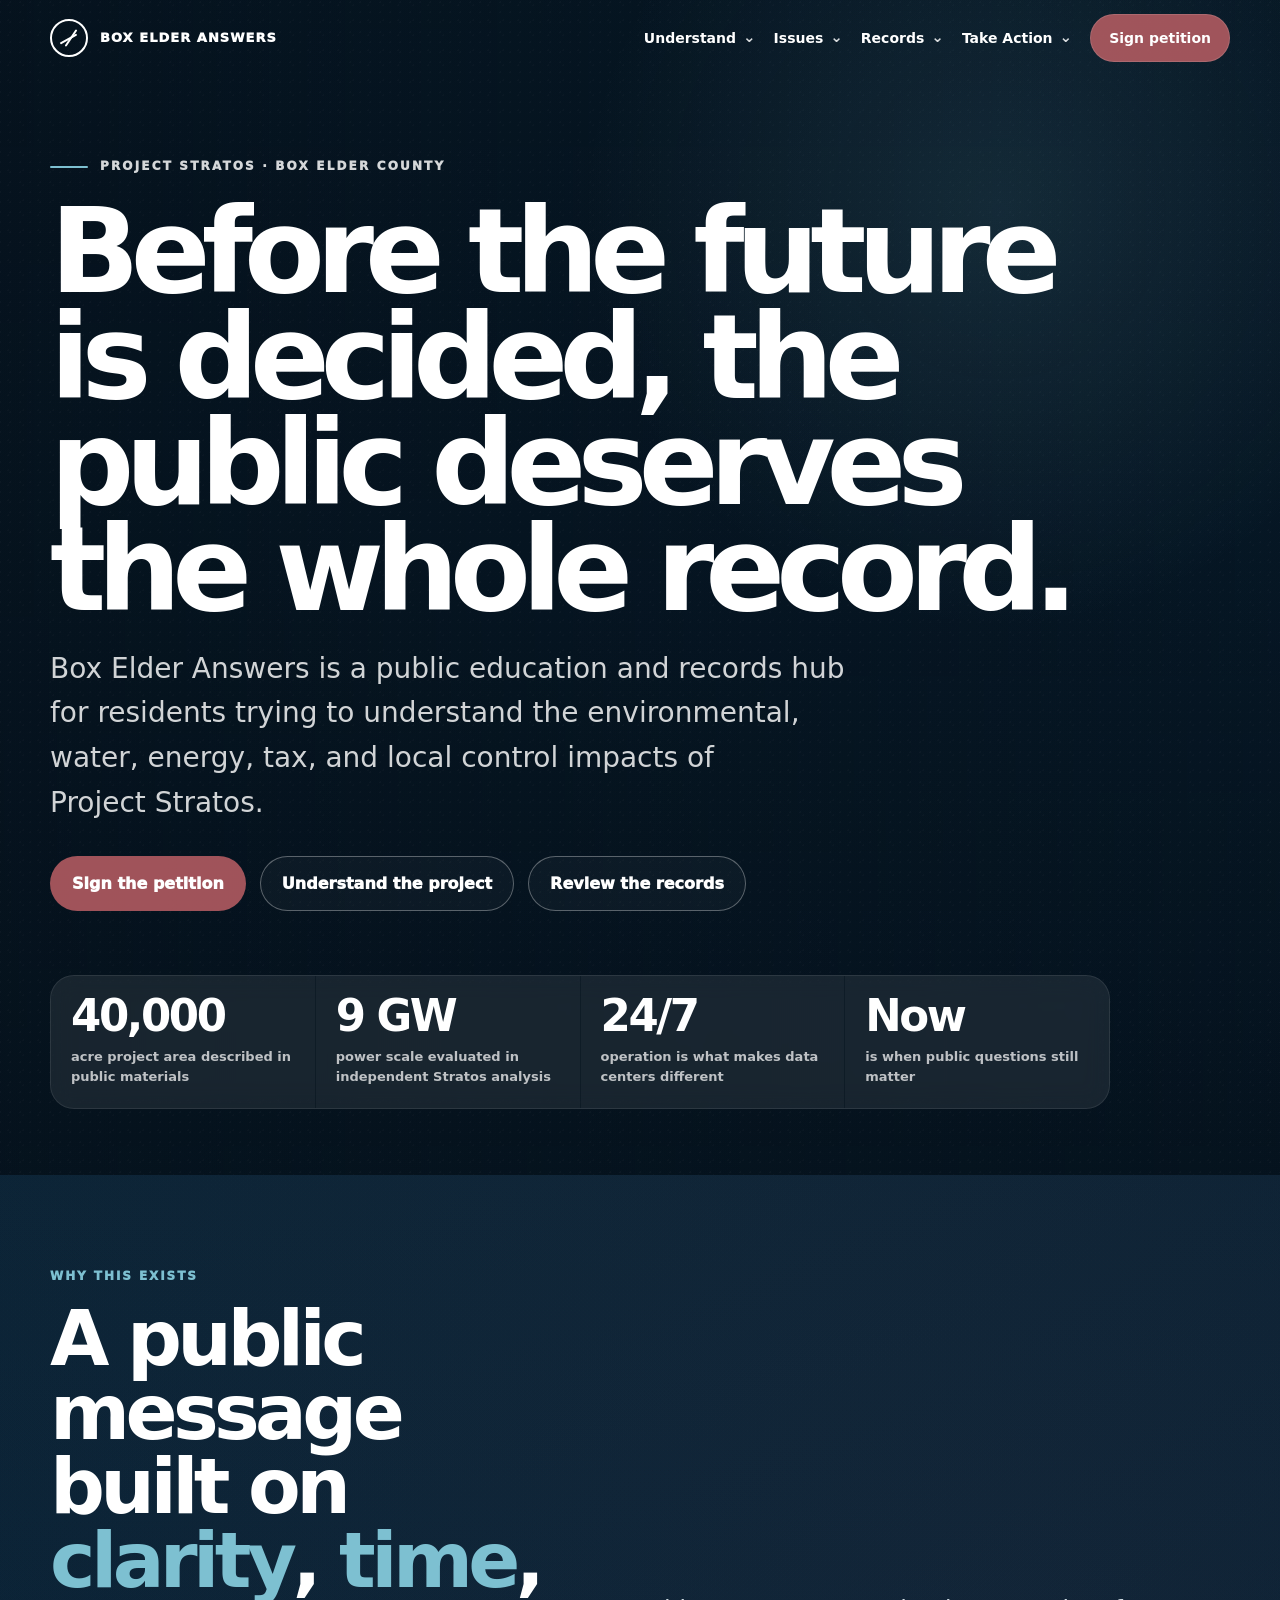
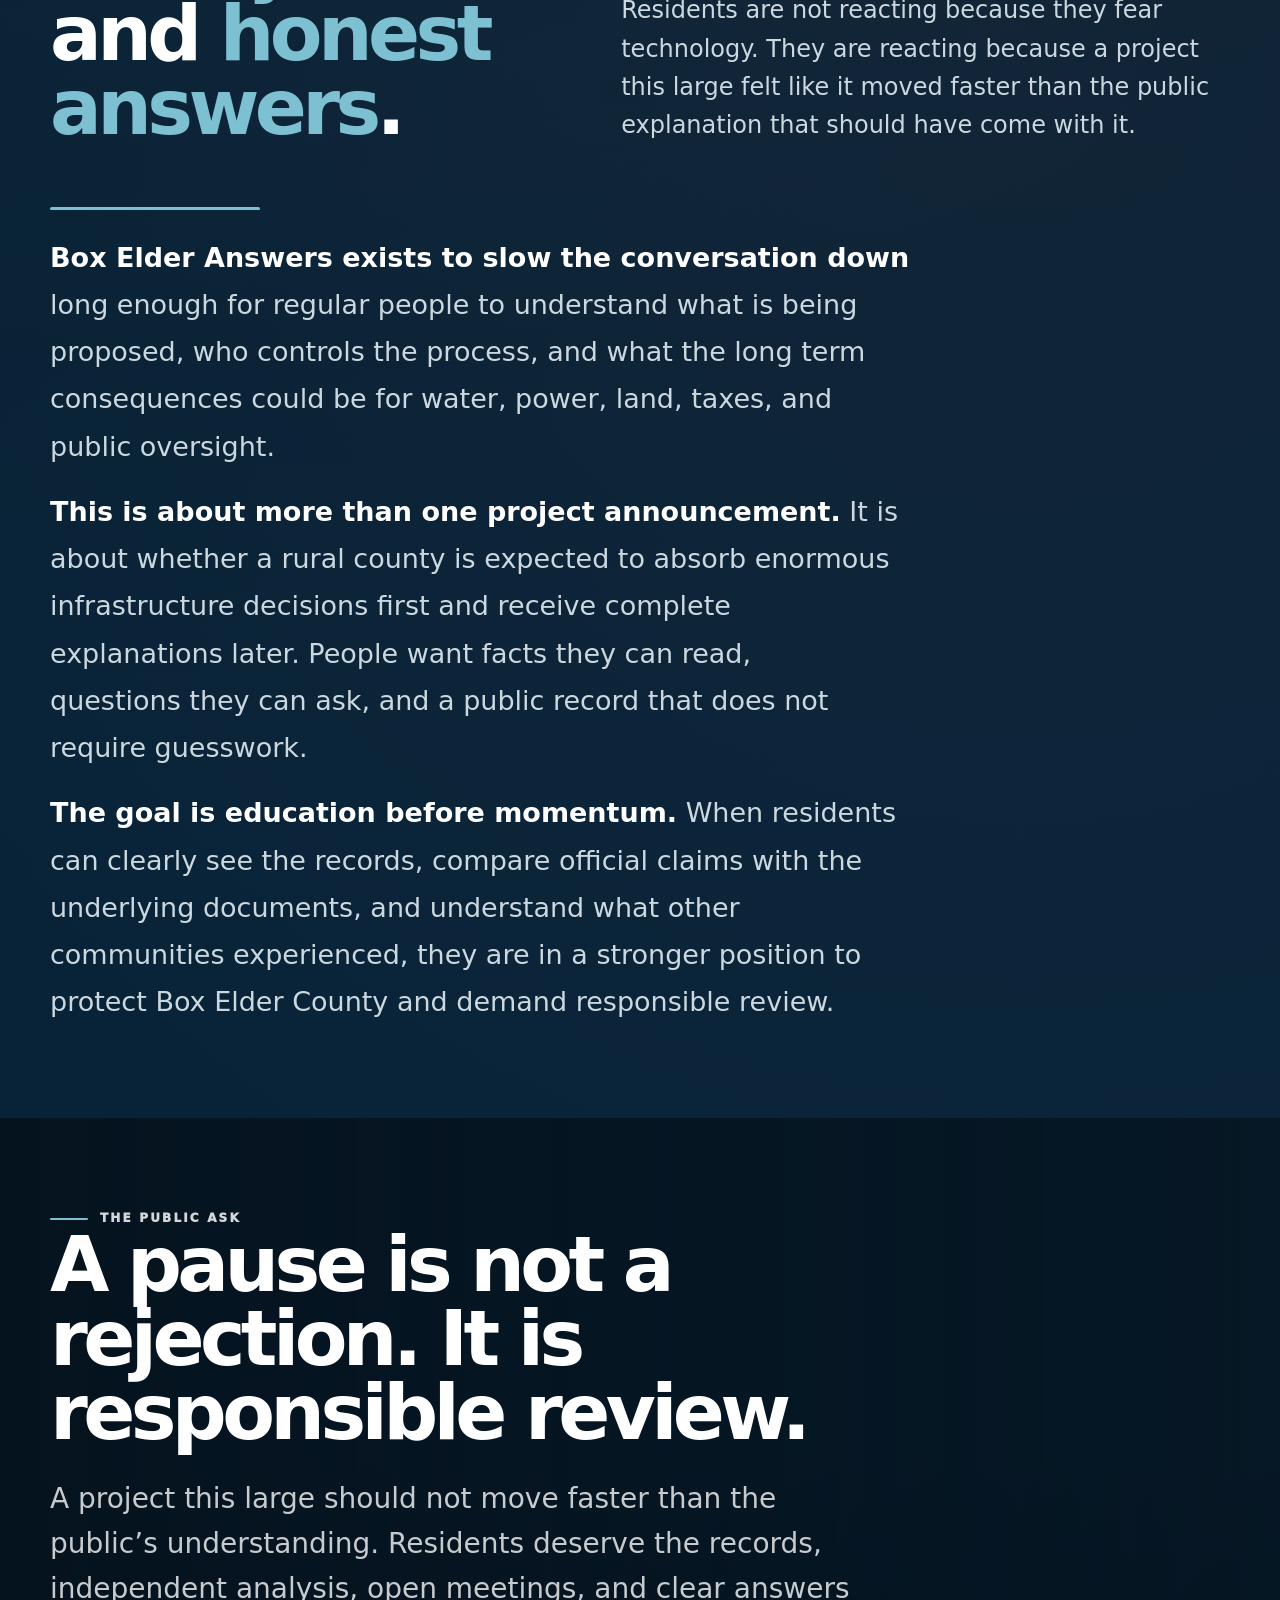
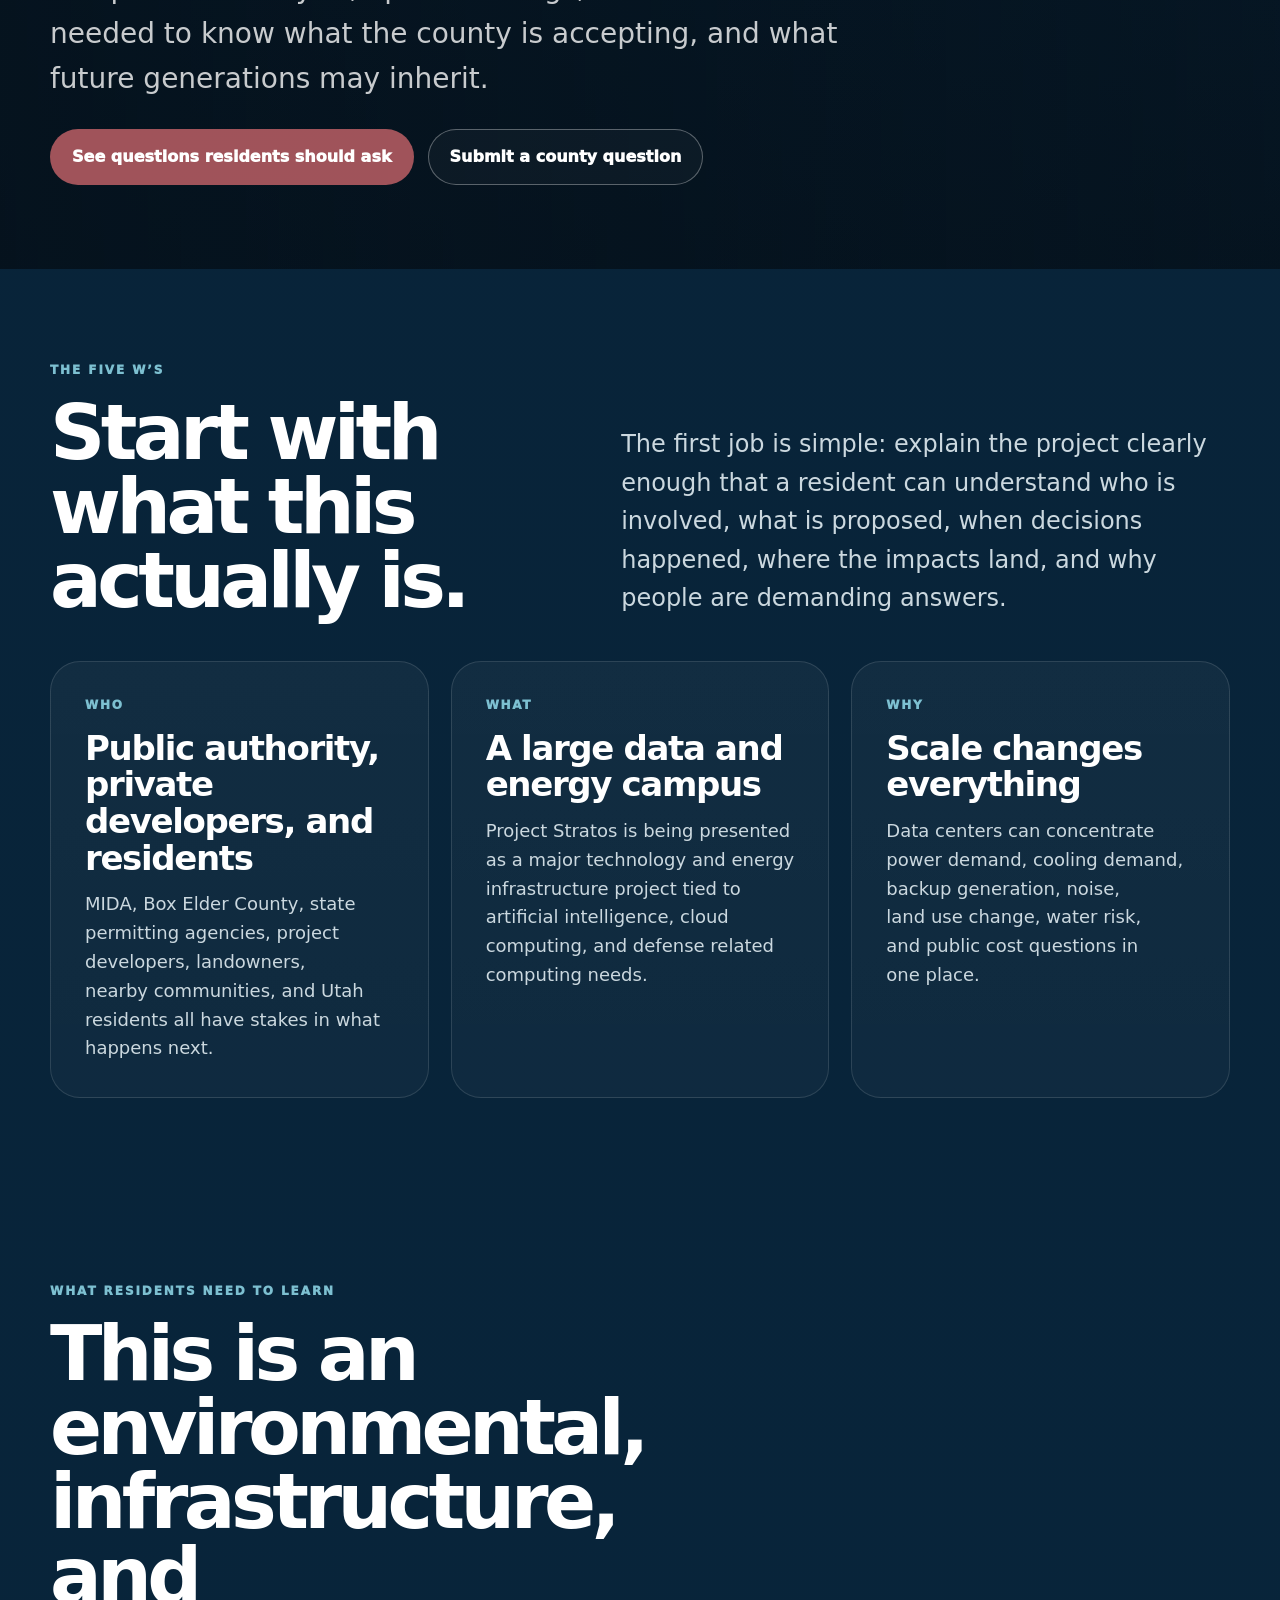
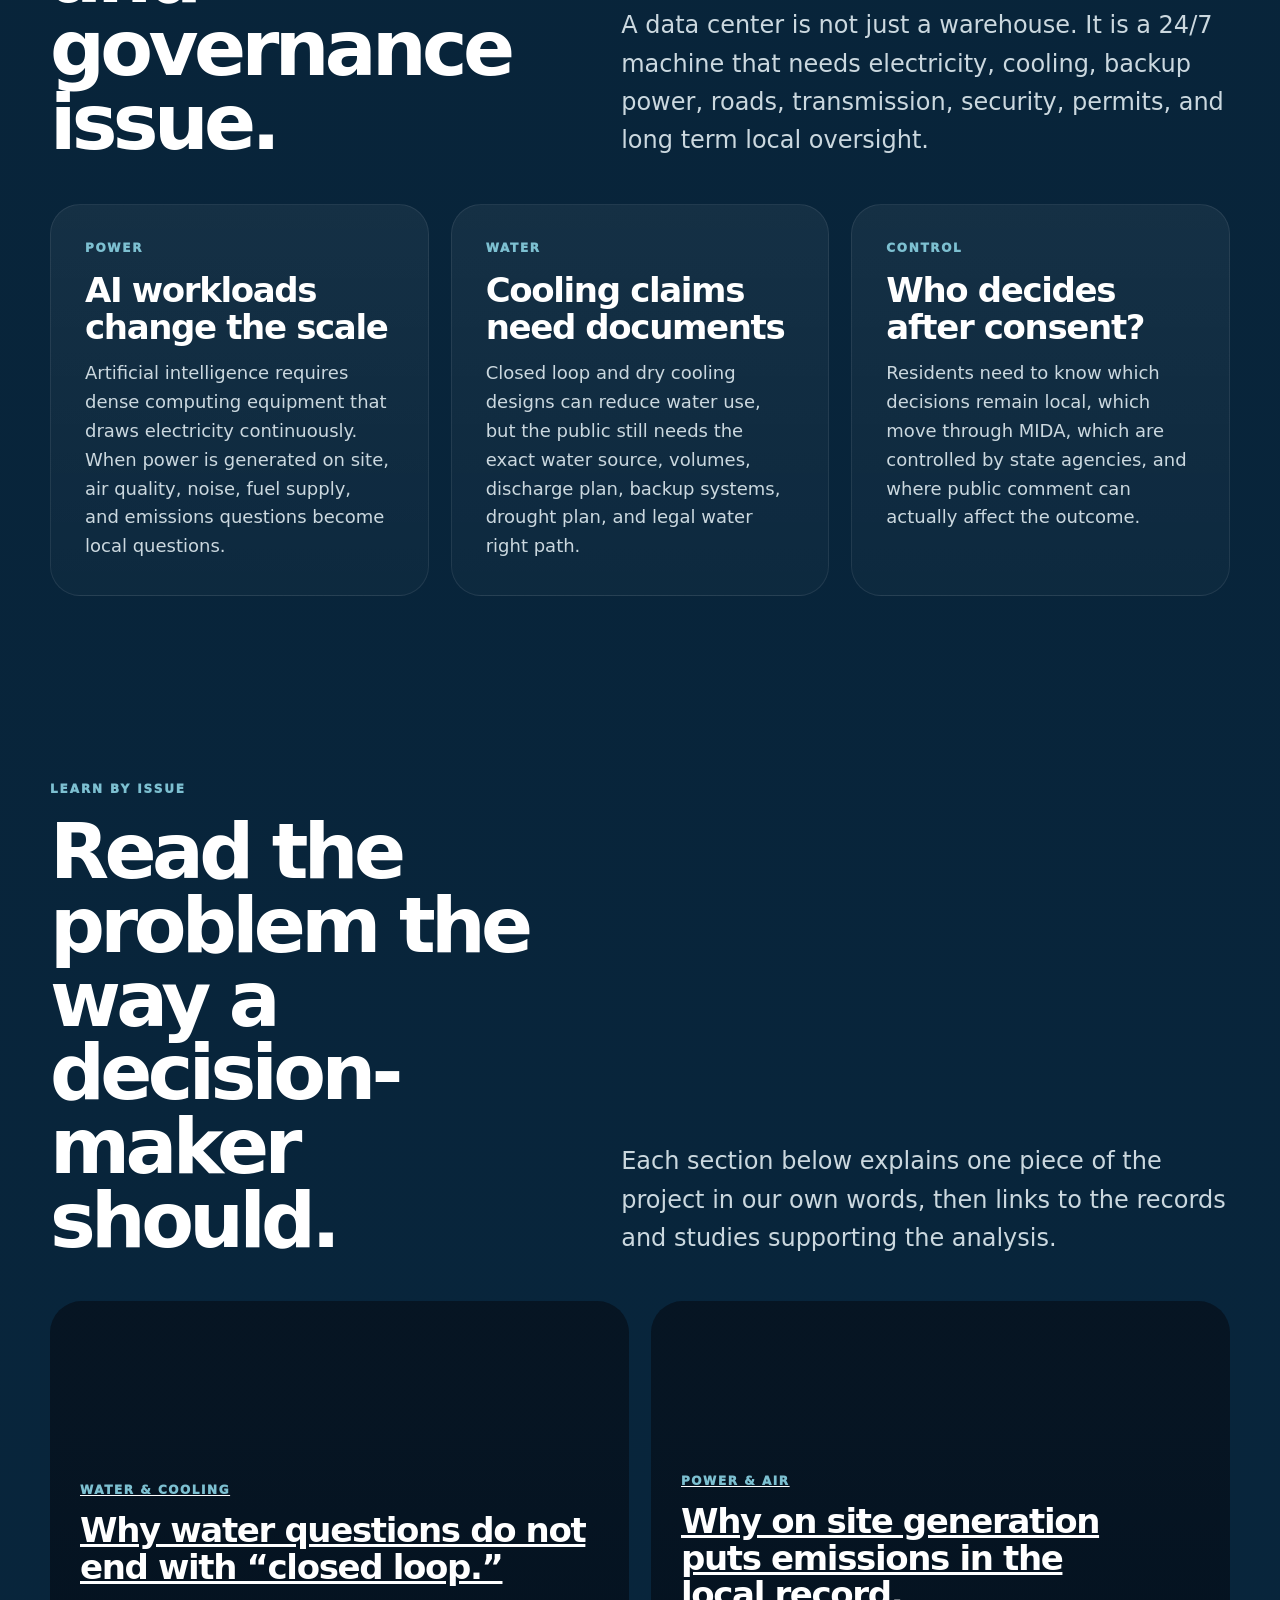
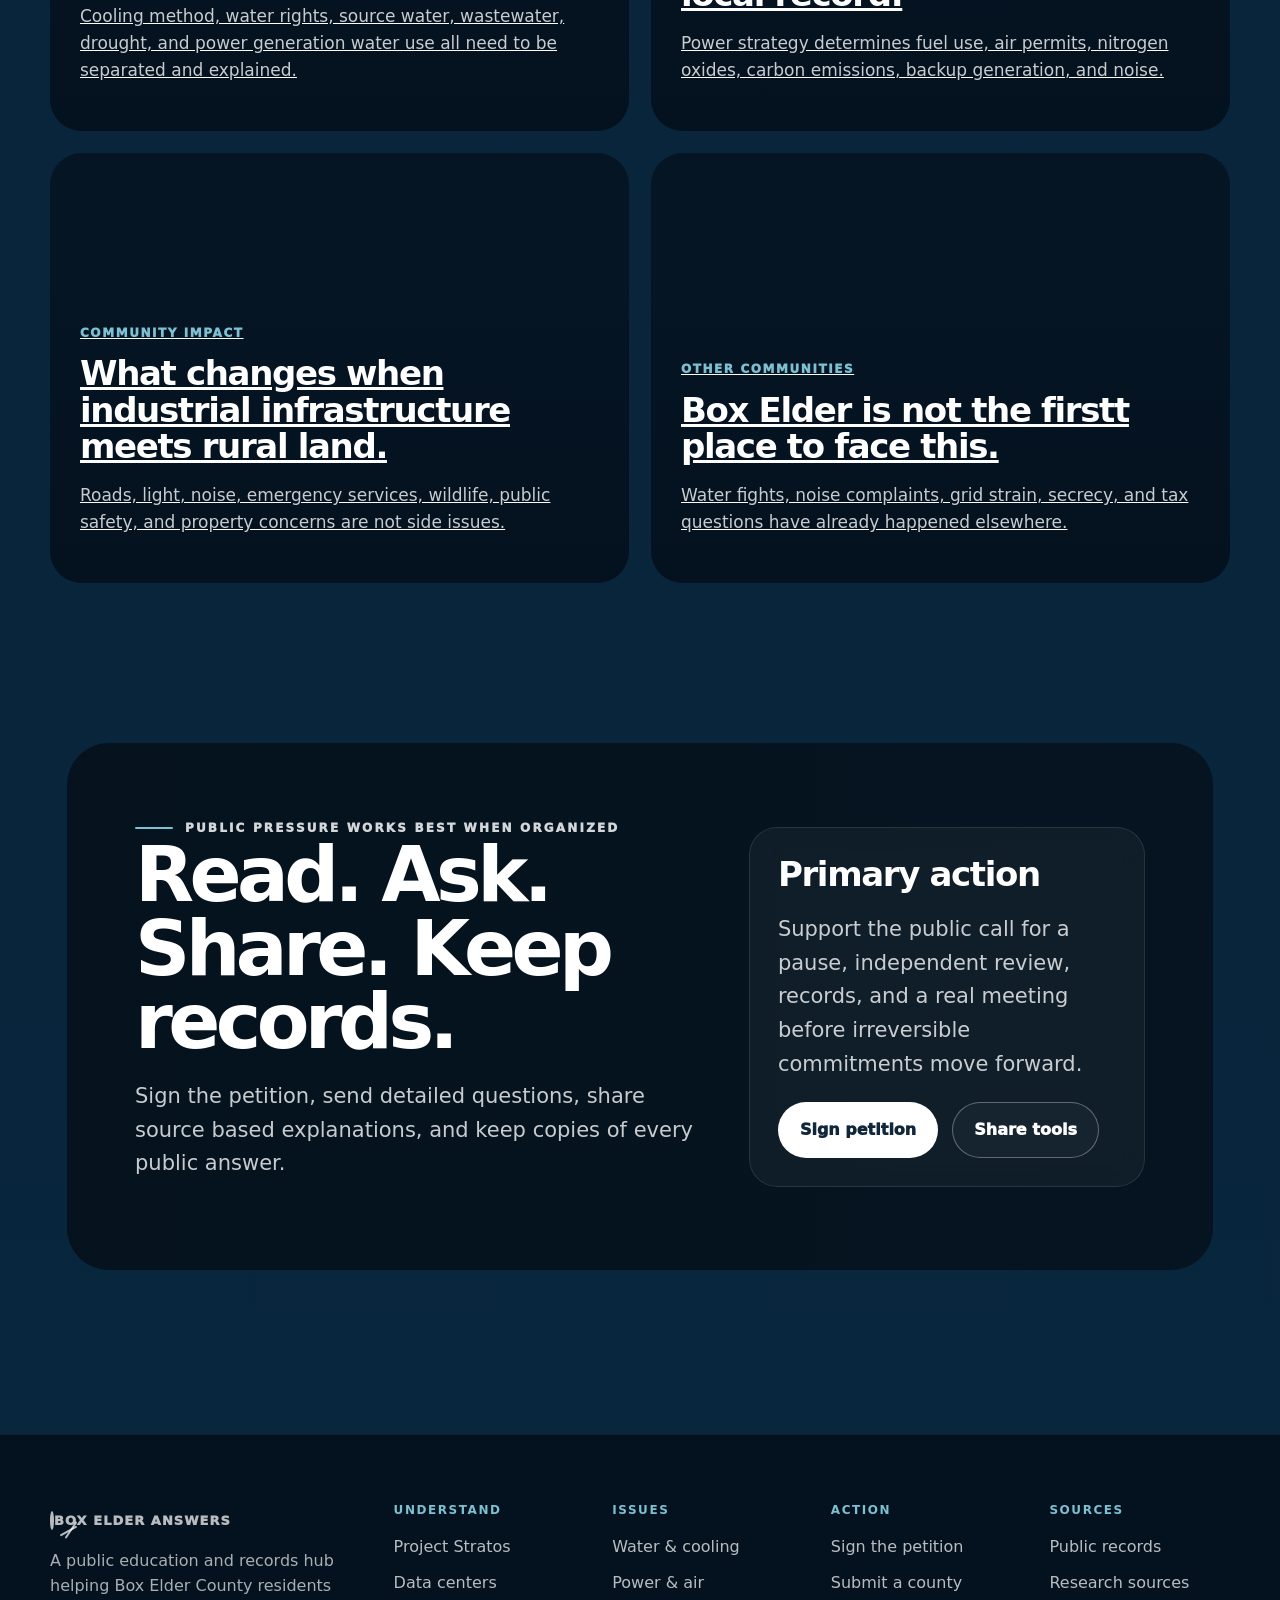
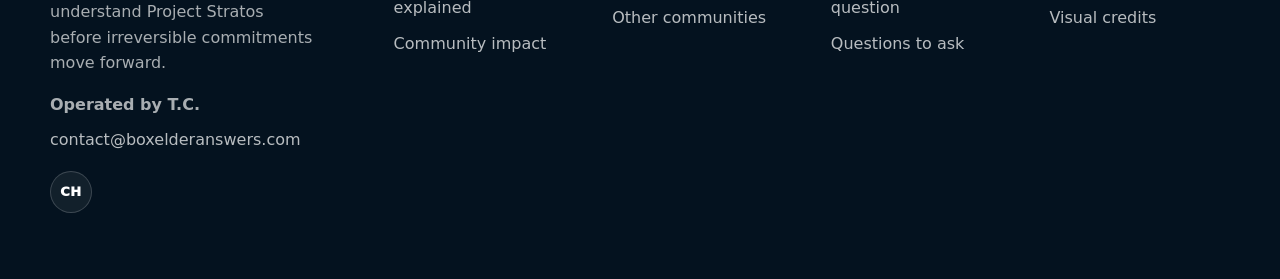
==== index.html @ ac2dadf4 "Add files via upload" ====
<!doctype html><html lang="en"><head><meta charset="utf-8"><meta name="viewport" content="width=device-width, initial-scale=1"><title>Box Elder Answers | Project Stratos explained</title><meta name="description" content="Box Elder Answers public education and records hub for Project Stratos."><meta property="og:title" content="Box Elder Answers | Project Stratos explained"><meta property="og:description" content="Box Elder Answers public education and records hub for Project Stratos."><meta property="og:type" content="website"><meta name="theme-color" content="#03111f"><link rel="preconnect" href="https://www.fws.gov"><link rel="preconnect" href="https://d9-wret.s3.us-west-2.amazonaws.com"><link rel="stylesheet" href="styles.css"></head><body><a class="skip-link" href="#main">Skip to content</a>
<header class="site-header">
  <nav class="nav" aria-label="Primary navigation">
    <a class="brand" href="index.html"><i class="brand-mark" aria-hidden="true"></i><span>Box Elder Answers</span></a>
    <button class="mobile-toggle" aria-expanded="false">Menu</button>
    <div class="nav-links">
      <a href="project-stratos.html">Stratos</a>
      <a href="data-centers-explained.html">Data centers</a>
      <a href="water.html">Water</a>
      <a href="power-air.html">Power & air</a>
      <a href="case-studies.html">Other communities</a>
      <a href="records.html">Records</a>
      <a class="nav-cta" href="https://www.change.org/p/pause-project-stratos-now-box-elder-deserves-answers">Sign petition</a>
    </div>
  </nav>
</header>
<main id="main">
<section class="hero"><div class="hero-bg" aria-hidden="true"><div class="hero-layer"></div><div class="hero-layer"></div><div class="hero-layer"></div></div><div class="hero-overlay" aria-hidden="true"></div><div class="grain" aria-hidden="true"></div><div class="hero-inner"><div class="kicker">Project Stratos · Box Elder County</div><h1>Before the future is decided, the public deserves the whole record.</h1><p>Box Elder Answers is a public education and records hub for residents trying to understand the environmental, water, energy, tax, and local control impacts of Project Stratos.</p><div class="actions"><a class="btn primary" href="https://www.change.org/p/pause-project-stratos-now-box-elder-deserves-answers">Sign the petition</a><a class="btn ghost" href="project-stratos.html">Understand the project</a><a class="btn ghost" href="records.html">Review the records</a></div><div class="stat-strip"><div><strong>40,000</strong><span>acre project area described in public materials</span></div><div><strong>9 GW</strong><span>power scale evaluated in independent Stratos analysis</span></div><div><strong>24/7</strong><span>operation is what makes data centers different</span></div><div><strong>Now</strong><span>is when public questions still matter</span></div></div></div></section>
<section class="section"><div class="section-head"><div><div class="eyebrow">Why this exists</div><h2>A public message built on <span class="accent">clarity</span>, <span class="accent">time</span>, and <span class="accent">honest answers</span>.</h2></div><p class="lead">Residents are not reacting because they fear technology. They are reacting because a project this large felt like it moved faster than the public explanation that should have come with it.</p></div><div class="mission-wrap"><div class="mission-copy"><div class="divider"></div><p><span class="highlight">Box Elder Answers exists to slow the conversation down</span> long enough for regular people to understand what is being proposed, who controls the process, and what the long term consequences could be for water, power, land, taxes, and public oversight.</p><p><span class="highlight">This is about more than one project announcement.</span> It is about whether a rural county is expected to absorb enormous infrastructure decisions first and receive complete explanations later. People want facts they can read, questions they can ask, and a public record that does not require guesswork.</p><p><span class="highlight">The goal is education before momentum.</span> When residents can clearly see the records, compare official claims with the underlying documents, and understand what other communities experienced, they are in a stronger position to protect Box Elder County and demand responsible review.</p></div></div></section><section class="full-bleed" style='--bg:url("https://www.fws.gov/sites/default/files/styles/max_1300x1300/public/2023-07/sunset%20of%20bear%20river%20mig%20bird%20refuge%20in%20utah%20sandra%20uecker%20usfws%20june%2012%202021.jpg?itok=Q9WLtNtS")'><div class="full-inner"><div><div class="kicker">The public ask</div><h2>A pause is not a rejection. It is responsible review.</h2><p>A project this large should not move faster than the public’s understanding. Residents deserve the records, independent analysis, open meetings, and clear answers needed to know what the county is accepting, and what future generations may inherit.</p><div class="actions" style="margin-top:26px"><a class="btn primary" href="questions.html">See questions residents should ask</a><a class="btn ghost" href="https://www.boxeldercountyut.gov/641/Stratos-Project">Submit a county question</a></div></div></div></section>
<section class="section"><div class="section-head"><div><div class="eyebrow">The five W’s</div><h2>Start with what this actually is.</h2></div><p class="lead">The first job is simple: explain the project clearly enough that a resident can understand who is involved, what is proposed, when decisions happened, where the impacts land, and why people are demanding answers.</p></div><div class="grid-3"><article class="card large"><div class="label">Who</div><h3>Public authority, private developers, and residents</h3><p>MIDA, Box Elder County, state permitting agencies, project developers, landowners, nearby communities, and Utah residents all have stakes in what happens next.</p></article><article class="card large"><div class="label">What</div><h3>A large data and energy campus</h3><p>Project Stratos is being presented as a major technology and energy infrastructure project tied to artificial intelligence, cloud computing, and defense related computing needs.</p></article><article class="card large"><div class="label">Why</div><h3>Scale changes everything</h3><p>Data centers can concentrate power demand, cooling demand, backup generation, noise, land use change, water risk, and public cost questions in one place.</p></article></div></section>
<section class="dark-band"><div class="section"><div class="section-head"><div><div class="eyebrow">What residents need to learn</div><h2>This is an environmental, infrastructure, and governance issue.</h2></div><p class="lead">A data center is not just a warehouse. It is a 24/7 machine that needs electricity, cooling, backup power, roads, transmission, security, permits, and long term local oversight.</p></div><div class="grid-3"><article class="card large"><div class="label">Power</div><h3>AI workloads change the scale</h3><p>Artificial intelligence requires dense computing equipment that draws electricity continuously. When power is generated on site, air quality, noise, fuel supply, and emissions questions become local questions.</p></article><article class="card large"><div class="label">Water</div><h3>Cooling claims need documents</h3><p>Closed loop and dry cooling designs can reduce water use, but the public still needs the exact water source, volumes, discharge plan, backup systems, drought plan, and legal water right path.</p></article><article class="card large"><div class="label">Control</div><h3>Who decides after consent?</h3><p>Residents need to know which decisions remain local, which move through MIDA, which are controlled by state agencies, and where public comment can actually affect the outcome.</p></article></div></div></section>
<section class="section"><div class="section-head"><div><div class="eyebrow">Learn by issue</div><h2>Read the problem the way a decision-maker should.</h2></div><p class="lead">Each section below explains one piece of the project in our own words, then links to the records and studies supporting the analysis.</p></div><div class="grid-2"><a class="case-card" style='--case-img:url("https://d9-wret.s3.us-west-2.amazonaws.com/assets/palladium/production/s3fs-public/media/images/greatsaltlake_oli_2021205_lrg.jpg")' href="water.html"><div><div class="case-meta">Water & cooling</div><h3>Why water questions do not end with “closed loop.”</h3><p>Cooling method, water rights, source water, wastewater, drought, and power generation water use all need to be separated and explained.</p></div></a><a class="case-card" style='--case-img:url("https://www.fws.gov/sites/default/files/styles/max_1300x1300/public/images/2025-09/visitor-center-from-dock-at-bear-river-migratory-bird-refuge-usfws.jpg?itok=euz0qzvK")' href="power-air.html"><div><div class="case-meta">Power & air</div><h3>Why on site generation puts emissions in the local record.</h3><p>Power strategy determines fuel use, air permits, nitrogen oxides, carbon emissions, backup generation, and noise.</p></div></a><a class="case-card" style='--case-img:url("https://www.fws.gov/sites/default/files/styles/max_1300x1300/public/images/2026-01/tundra-swans-tom-koerner-usfws.jpg?itok=1BRsZ29Q")' href="community-impact.html"><div><div class="case-meta">Community impact</div><h3>What changes when industrial infrastructure meets rural land.</h3><p>Roads, light, noise, emergency services, wildlife, public safety, and property concerns are not side issues.</p></div></a><a class="case-card" style='--case-img:url("https://www.fws.gov/sites/default/files/styles/max_1300x1300/public/2023-07/sunset%20of%20bear%20river%20mig%20bird%20refuge%20in%20utah%20sandra%20uecker%20usfws%20june%2012%202021.jpg?itok=Q9WLtNtS")' href="case-studies.html"><div><div class="case-meta">Other communities</div><h3>Box Elder is not the firstt place to face this.</h3><p>Water fights, noise complaints, grid strain, secrecy, and tax questions have already happened elsewhere.</p></div></a></div></section>

<section class="media-section" data-videos-section hidden>
  <div class="media-head">
    <div class="eyebrow">Watch</div>
    <h2 data-videos-title>Watch the issue explained</h2>
    <p data-videos-text>Use this section later for meeting clips, explainers, or public videos.</p>
  </div>
  <div class="video-grid" data-video-grid></div>
</section>

<section class="media-section" data-gallery-section hidden>
  <div class="media-head">
    <div class="eyebrow">Photos</div>
    <h2 data-gallery-title>Photos and public visuals</h2>
    <p data-gallery-text>Use this section later for local photos, maps, screenshots, or project visuals.</p>
  </div>
  <div class="gallery-grid" data-gallery-grid></div>
</section>

<section class="section section-tight"><div class="cta"><div><div class="kicker">Public pressure works best when organized</div><h2>Read. Ask. Share. Keep records.</h2><p>Sign the petition, send detailed questions, share source based explanations, and keep copies of every public answer.</p></div><div class="cta-box"><h3>Primary action</h3><p>Support the public call for a pause, independent review, records, and a real meeting before irreversible commitments move forward.</p><div class="actions" style="margin-top:20px"><a class="btn white" href="https://www.change.org/p/pause-project-stratos-now-box-elder-deserves-answers">Sign petition</a><a class="btn ghost" href="take-action.html">Share tools</a></div></div></div></section>
</main>
<footer class="footer">
  <div class="footer-inner">
    <div><a class="brand" href="index.html"><i class="brand-mark" aria-hidden="true"></i><span>Box Elder Answers</span></a><p>A public education and records hub helping Box Elder County residents understand Project Stratos before irreversible commitments move forward.</p><p><strong>Operated by T.C.</strong><br><a href="mailto:contact@boxelderanswers.com">contact@boxelderanswers.com</a></p></div>
    <div><h4>Understand</h4><a href="project-stratos.html">Project Stratos</a><a href="data-centers-explained.html">Data centers explained</a><a href="community-impact.html">Community impact</a></div>
    <div><h4>Issues</h4><a href="water.html">Water & cooling</a><a href="power-air.html">Power & air</a><a href="case-studies.html">Other communities</a></div>
    <div><h4>Action</h4><a href="https://www.change.org/p/pause-project-stratos-now-box-elder-deserves-answers">Sign the petition</a><a href="https://www.boxeldercountyut.gov/641/Stratos-Project">Submit a county question</a><a href="questions.html">Questions to ask</a></div>
    <div><h4>Sources</h4><a href="records.html">Public records</a><a href="sources.html">Research sources</a><a href="sources.html#visuals">Visual credits</a></div>
  </div>
</footer>
<script src="content-codes.js"></script>
<script src="main.js"></script></body></html>
---- styles.css ----
:root{
  --ink:#eef5f8;
  --ink-soft:#cbd8df;
  --deep:#061a2a;
  --deep-2:#082338;
  --navy:#0d2d45;
  --blue:#7dc0d1;
  --blue-soft:#9bd0dc;
  --red:#b55d62;
  --red-soft:#cd8a8d;
  --paper:#082338;
  --card:rgba(255,255,255,.045);
  --card-strong:rgba(255,255,255,.08);
  --line:rgba(255,255,255,.12);
  --shadow:0 20px 60px rgba(0,0,0,.18);
  --max:1180px;
  --reader:900px;
  --radius:30px
}
*{box-sizing:border-box}
html{scroll-behavior:smooth}
body{margin:0;font-family:Inter,ui-sans-serif,system-ui,-apple-system,BlinkMacSystemFont,"Segoe UI",sans-serif;color:var(--ink);background:radial-gradient(circle at 20% 0%,rgba(125,192,209,.08),transparent 24%),radial-gradient(circle at 80% 20%,rgba(181,93,98,.06),transparent 20%),linear-gradient(180deg,var(--deep),var(--deep-2) 28%,#08263d);line-height:1.6}
a{color:inherit}img{max-width:100%;display:block}
.skip-link{position:absolute;left:-999px;top:0;background:white;color:black;padding:12px;z-index:200}.skip-link:focus{left:12px;top:12px}
.site-header{position:fixed;top:0;left:0;right:0;z-index:100;color:white;transition:.22s ease}
.site-header.is-scrolled,.site-header.solid{background:rgba(7,26,42,.84);backdrop-filter:blur(18px);box-shadow:0 2px 18px rgba(0,0,0,.15)}
.nav{width:min(var(--max),calc(100% - 34px));min-height:76px;margin:0 auto;display:flex;align-items:center;justify-content:space-between;gap:24px}
.brand{display:flex;align-items:center;gap:12px;text-decoration:none;font-weight:950;letter-spacing:.08em;text-transform:uppercase;font-size:13px}
.brand-mark{width:38px;height:38px;border:2px solid currentColor;border-radius:50%;position:relative;flex:none}
.brand-mark:before,.brand-mark:after{content:"";position:absolute;background:currentColor;border-radius:999px}
.brand-mark:before{width:19px;height:2px;left:7px;top:17px;transform:rotate(-29deg)}
.brand-mark:after{width:2px;height:20px;left:18px;top:7px;transform:rotate(34deg)}
.nav-links{display:flex;align-items:center;gap:22px;font-weight:850;font-size:14px}.nav-links a{text-decoration:none;opacity:.94}.nav-links a:hover{text-decoration:underline;text-underline-offset:6px}
.nav-cta{background:rgba(181,93,98,.88);border:1px solid rgba(255,255,255,.12);border-radius:999px;padding:12px 18px;opacity:1!important}
.mobile-toggle{display:none;background:transparent;border:0;color:inherit;font:inherit;font-weight:900}
.hero{min-height:100svh;color:white;position:relative;display:grid;align-items:end;overflow:hidden;background:var(--deep)}
.hero-bg,.hero-layer,.hero-overlay{position:absolute;inset:0}.hero-layer{background-size:cover;background-position:center;opacity:0;transform:scale(1.12);animation:heroFade 27s infinite linear;filter:saturate(.92) contrast(1.02)}
.hero-layer:nth-child(1){background-image:url("https://www.fws.gov/sites/default/files/styles/max_1300x1300/public/images/2025-09/visitor-center-from-dock-at-bear-river-migratory-bird-refuge-usfws.jpg?itok=euz0qzvK");animation-delay:0s}
.hero-layer:nth-child(2){background-image:url("https://d9-wret.s3.us-west-2.amazonaws.com/assets/palladium/production/s3fs-public/media/images/greatsaltlake_oli_2021205_lrg.jpg");animation-delay:9s}
.hero-layer:nth-child(3){background-image:url("https://www.fws.gov/sites/default/files/styles/max_1300x1300/public/2023-07/sunset%20of%20bear%20river%20mig%20bird%20refuge%20in%20utah%20sandra%20uecker%20usfws%20june%2012%202021.jpg?itok=Q9WLtNtS");animation-delay:18s}
@keyframes heroFade{0%{opacity:0;transform:scale(1.13)}7%{opacity:1}33%{opacity:1}43%{opacity:0;transform:scale(1.03) translateX(-1.6%)}100%{opacity:0}}
.hero-overlay{z-index:2;background:radial-gradient(circle at 78% 18%,rgba(125,192,209,.12),transparent 30%),linear-gradient(180deg,rgba(5,18,29,.26),rgba(5,18,29,.18)),linear-gradient(90deg,rgba(5,18,29,.88),rgba(5,18,29,.56) 48%,rgba(5,18,29,.24)),linear-gradient(0deg,rgba(5,18,29,.86),rgba(5,18,29,.10) 55%)}
.grain{position:absolute;inset:-40%;z-index:3;opacity:.11;pointer-events:none;background-image:radial-gradient(circle at 25% 25%,rgba(255,255,255,.25) 0 1px,transparent 1px),radial-gradient(circle at 70% 70%,rgba(255,255,255,.18) 0 1px,transparent 1px);background-size:10px 10px,15px 15px;animation:grain 1.9s steps(2) infinite}@keyframes grain{0%{transform:translate(0,0)}50%{transform:translate(2%,-1%)}100%{transform:translate(-1%,1%)}}
.hero-inner{position:relative;z-index:4;width:min(var(--max),calc(100% - 34px));margin:0 auto;padding:150px 0 66px}.kicker{display:inline-flex;align-items:center;gap:12px;font-size:12px;font-weight:950;letter-spacing:.18em;text-transform:uppercase;color:rgba(255,255,255,.83)}.kicker:before{content:"";width:38px;height:2px;background:var(--blue);border-radius:99px}
.hero h1{max-width:1060px;font-size:clamp(54px,9.2vw,124px);line-height:.9;letter-spacing:-.076em;margin:22px 0 24px}.hero p{max-width:820px;color:rgba(255,255,255,.82);font-size:clamp(20px,2.3vw,28px);margin:0 0 30px}.actions{display:flex;flex-wrap:wrap;gap:14px}
.btn{min-height:54px;display:inline-flex;align-items:center;justify-content:center;gap:10px;border-radius:999px;padding:14px 21px;font-weight:950;text-decoration:none;border:1px solid transparent;transition:.18s ease;cursor:pointer}.btn:hover{transform:translateY(-2px);box-shadow:0 14px 32px rgba(0,0,0,.18)}
.btn.primary{background:rgba(181,93,98,.88);color:white}.btn.dark{background:rgba(255,255,255,.08);border-color:rgba(255,255,255,.12);color:white}.btn.white{background:white;color:#10263a}.btn.ghost{border-color:rgba(255,255,255,.32);color:white;background:rgba(255,255,255,.03)}.btn.outline{border-color:rgba(255,255,255,.15);background:transparent;color:var(--ink)}
.stat-strip{margin-top:64px;display:grid;grid-template-columns:repeat(4,1fr);gap:1px;max-width:1060px;border-radius:24px;overflow:hidden;border:1px solid rgba(255,255,255,.12);background:rgba(255,255,255,.04);backdrop-filter:blur(12px)}.stat-strip div{padding:20px;background:rgba(255,255,255,.04)}.stat-strip strong{display:block;font-size:clamp(27px,3.4vw,48px);line-height:.95;letter-spacing:-.055em}.stat-strip span{display:block;margin-top:9px;color:rgba(255,255,255,.72);font-weight:750;font-size:13px}
.section{width:min(var(--max),calc(100% - 34px));margin:0 auto;padding:92px 0}.section-tight{padding:68px 0}.section-head{display:grid;grid-template-columns:minmax(0,.82fr) minmax(0,1fr);align-items:end;gap:72px;margin-bottom:44px}.eyebrow{color:var(--blue-soft);font-size:12px;font-weight:950;letter-spacing:.16em;text-transform:uppercase;margin-bottom:16px}h1,h2,h3,p{text-wrap:pretty}h2{margin:0;font-size:clamp(40px,6vw,78px);line-height:.96;letter-spacing:-.06em;color:white}h3{margin:0 0 14px;font-size:clamp(25px,3vw,34px);line-height:1.08;letter-spacing:-.04em;color:white}.lead{font-size:clamp(19px,2vw,24px);color:var(--ink-soft);margin:0}.muted{color:var(--ink-soft)}
.article{width:min(var(--reader),calc(100% - 34px));margin:0 auto;padding:88px 0}.article.wide{width:min(var(--reader),calc(100% - 34px));margin-left:0}.article p,.prose p{font-size:clamp(19px,2.1vw,24px);line-height:1.75;color:var(--ink-soft)}.article h2,.prose h2{margin-top:64px;margin-bottom:24px}.article h3,.prose h3{margin-top:38px}.article a{color:var(--blue-soft);font-weight:850}
.pullquote{margin:56px 0;padding:30px 0 30px 28px;border-left:3px solid rgba(125,192,209,.85);font-size:clamp(28px,4vw,48px);line-height:1.08;letter-spacing:-.05em;font-weight:900;color:white}
.grid-2{display:grid;grid-template-columns:repeat(2,minmax(0,1fr));gap:22px}.grid-3{display:grid;grid-template-columns:repeat(3,minmax(0,1fr));gap:22px}
.card{background:linear-gradient(180deg,rgba(255,255,255,.045),rgba(255,255,255,.03));border:1px solid var(--line);border-radius:var(--radius);overflow:hidden;box-shadow:none}.card.pad{padding:30px}.card.large{padding:34px}.card p{color:var(--ink-soft);font-size:18px;margin:0}.label{font-size:12px;letter-spacing:.14em;text-transform:uppercase;font-weight:950;color:var(--blue-soft);margin-bottom:14px}
.photo{min-height:320px;background-size:cover;background-position:center;position:relative}.photo:after{content:"";position:absolute;inset:0;background:linear-gradient(180deg,transparent 40%,rgba(0,0,0,.62))}.photo-caption{position:absolute;left:22px;right:22px;bottom:18px;color:white;z-index:1;font-size:12px;font-weight:850;opacity:.9}
.photo.dock{background-image:url("https://www.fws.gov/sites/default/files/styles/max_1300x1300/public/images/2025-09/visitor-center-from-dock-at-bear-river-migratory-bird-refuge-usfws.jpg?itok=euz0qzvK")}.photo.sunset{background-image:url("https://www.fws.gov/sites/default/files/styles/max_1300x1300/public/2023-07/sunset%20of%20bear%20river%20mig%20bird%20refuge%20in%20utah%20sandra%20uecker%20usfws%20june%2012%202021.jpg?itok=Q9WLtNtS")}.photo.swans{background-image:url("https://www.fws.gov/sites/default/files/styles/max_1300x1300/public/images/2026-01/tundra-swans-tom-koerner-usfws.jpg?itok=1BRsZ29Q")}.photo.sat{background-image:url("https://d9-wret.s3.us-west-2.amazonaws.com/assets/palladium/production/s3fs-public/media/images/greatsaltlake_oli_2021205_lrg.jpg")}.photo.avocet{background-image:url("https://www.fws.gov/sites/default/files/styles/max_1300x1300/public/banner_images/2021-05/Avocet_Brian_Ferguson.JPG?itok=nB96HlYZ")}.photo.yellowlegs{background-image:url("https://www.fws.gov/sites/default/files/styles/max_1300x1300/public/banner_images/2021-05/DSCF6125_0.JPG?itok=0MxI_ptZ")}
.full-bleed{min-height:72vh;display:grid;align-items:end;color:white;position:relative;overflow:hidden;background:var(--deep)}.full-bleed:before{content:"";position:absolute;inset:0;background:var(--bg) center/cover no-repeat;transform:scale(1.06);animation:slowZoom 20s ease-in-out infinite alternate}.full-bleed:after{content:"";position:absolute;inset:0;background:linear-gradient(90deg,rgba(5,18,29,.84),rgba(5,18,29,.38)),linear-gradient(0deg,rgba(5,18,29,.72),transparent 55%)}.full-inner{width:min(var(--max),calc(100% - 34px));margin:0 auto;position:relative;z-index:1;padding:84px 0}.full-inner>div{max-width:820px}.full-inner h2{color:white}.full-inner p{color:rgba(255,255,255,.78);font-size:clamp(21px,2.2vw,28px)}@keyframes slowZoom{from{transform:scale(1.04)}to{transform:scale(1.16) translateX(-1.4%)}}
.dark-band{background:transparent;color:white}.dark-band .section{padding:92px 0}.dark-band .eyebrow{color:var(--blue-soft)}.dark-band .lead,.dark-band .muted{color:var(--ink-soft)}.dark-band .card{background:linear-gradient(180deg,rgba(255,255,255,.055),rgba(255,255,255,.025));border-color:rgba(255,255,255,.08);color:white}
.issue-list{display:grid;gap:18px}.issue{display:grid;grid-template-columns:72px 1fr;gap:20px;padding:26px;border-radius:24px;background:rgba(255,255,255,.04);border:1px solid var(--line)}.issue b{width:72px;height:72px;border-radius:22px;background:rgba(125,192,209,.12);color:var(--blue-soft);display:grid;place-items:center;font-size:26px}.issue p{margin:0;color:var(--ink-soft);font-size:18px}
.case-card{min-height:430px;display:grid;align-items:end;position:relative;overflow:hidden;border-radius:32px;color:white;background:#071624}.case-card:before{content:"";position:absolute;inset:0;background:var(--case-img) center/cover no-repeat;filter:saturate(.88);transform:scale(1.04)}.case-card:after{content:"";position:absolute;inset:0;background:linear-gradient(0deg,rgba(3,17,31,.84),rgba(3,17,31,.22) 70%)}.case-card>div{position:relative;z-index:1;padding:30px}.case-card h3{color:white}.case-card p{color:rgba(255,255,255,.78);font-size:17px}.case-meta{font-size:12px;letter-spacing:.13em;text-transform:uppercase;color:var(--blue-soft);font-weight:950;margin-bottom:12px}
.source-box{margin-top:58px;padding:30px;border-radius:28px;background:rgba(255,255,255,.045);border:1px solid rgba(255,255,255,.10)}.source-box h3{margin-top:0}.source-box ul{margin:12px 0 0;padding-left:20px;color:var(--ink-soft)}.source-box li{margin:8px 0}.source-grid{display:grid;grid-template-columns:repeat(2,1fr);gap:16px}.source-card{display:block;text-decoration:none;background:rgba(255,255,255,.04);border:1px solid var(--line);border-radius:22px;padding:22px}.source-card strong{display:block;color:white}.source-card span{display:block;margin-top:6px;color:var(--ink-soft);font-size:14px}
.page-hero{min-height:62vh;color:white;display:grid;align-items:end;position:relative;overflow:hidden;background:var(--deep)}.page-hero:before{content:"";position:absolute;inset:0;background:var(--page-bg) center/cover no-repeat;transform:scale(1.08);animation:slowZoom 18s ease-in-out infinite alternate}.page-hero:after{content:"";position:absolute;inset:0;background:linear-gradient(90deg,rgba(5,18,29,.90),rgba(5,18,29,.46)),linear-gradient(0deg,rgba(5,18,29,.78),transparent 58%)}.page-hero .section{position:relative;z-index:1;padding-top:154px;padding-bottom:74px}.page-hero h1{max-width:1000px;margin:18px 0;font-size:clamp(54px,8.5vw,110px);line-height:.9;letter-spacing:-.074em}.page-hero p{max-width:800px;color:rgba(255,255,255,.78);font-size:clamp(20px,2.3vw,28px)}.breadcrumb{color:var(--blue-soft);font-size:12px;letter-spacing:.15em;text-transform:uppercase;font-weight:950}
.table-wrap{overflow:auto;border:1px solid var(--line);background:rgba(255,255,255,.035);border-radius:24px}table{width:100%;border-collapse:collapse;min-width:760px}th,td{padding:18px;text-align:left;border-bottom:1px solid rgba(255,255,255,.08);vertical-align:top;color:var(--ink-soft)}th{color:var(--blue-soft);font-size:12px;letter-spacing:.13em;text-transform:uppercase}tr:last-child td{border-bottom:0}
.compare{display:grid;grid-template-columns:1fr 1fr;gap:1px;border:1px solid rgba(255,255,255,.10);border-radius:28px;overflow:hidden;background:rgba(255,255,255,.08)}.compare-col{background:rgba(255,255,255,.04);padding:34px}.compare-col h3{margin-top:0}.compare-list{display:grid;gap:14px;margin-top:22px}.compare-item{padding:18px;border-radius:18px;background:rgba(255,255,255,.04);border:1px solid rgba(255,255,255,.08);color:var(--ink-soft)}.compare-item strong{display:block;margin-bottom:5px;color:white}
.timeline{display:grid;gap:18px}.time-row{display:grid;grid-template-columns:140px 1fr;gap:22px;padding:26px;border:1px solid var(--line);border-radius:24px;background:rgba(255,255,255,.04)}.time-row time{font-weight:950;color:var(--blue-soft);letter-spacing:.08em;text-transform:uppercase;font-size:13px}.time-row h3{margin-top:0}.time-row p{margin:0;color:var(--ink-soft)}
.cta{width:min(var(--max),calc(100% - 34px));margin:0 auto;padding:68px;border-radius:42px;color:white;position:relative;overflow:hidden;background:#061a2a;box-shadow:none;display:grid;grid-template-columns:1fr .7fr;gap:48px;align-items:center}.cta:before{content:"";position:absolute;inset:0;background:url("https://d9-wret.s3.us-west-2.amazonaws.com/assets/palladium/production/s3fs-public/media/images/greatsaltlake_oli_2021205_lrg.jpg") center/cover no-repeat;opacity:.18;filter:saturate(.75)}.cta:after{content:"";position:absolute;inset:0;background:linear-gradient(90deg,rgba(5,18,29,.92),rgba(5,18,29,.72))}.cta>*{position:relative;z-index:1}.cta h2{color:white}.cta p{color:rgba(255,255,255,.78);font-size:21px}.cta-box{background:rgba(255,255,255,.045);border:1px solid rgba(255,255,255,.10);border-radius:28px;padding:28px;backdrop-filter:blur(12px)}
.footer{margin-top:96px;background:rgba(4,16,26,.85);color:white;border-top:1px solid rgba(255,255,255,.06)}.footer-inner{width:min(var(--max),calc(100% - 34px));margin:0 auto;padding:66px 0;display:grid;grid-template-columns:1.1fr repeat(4,.65fr);gap:38px}.footer h4{margin:0 0 14px;color:var(--blue-soft);font-size:12px;letter-spacing:.13em;text-transform:uppercase}.footer a{display:block;color:rgba(255,255,255,.72);text-decoration:none;margin:10px 0}.footer p{color:rgba(255,255,255,.66);max-width:430px}.footer a:hover{color:white}
.highlight{color:white;font-weight:900}.accent{color:var(--blue-soft);font-weight:900}.mission-copy{display:grid;gap:18px;max-width:860px}.mission-copy p{margin:0;font-size:clamp(21px,2.2vw,27px);line-height:1.75;color:var(--ink-soft)}
.mission-copy .divider{width:210px;height:3px;border-radius:999px;background:var(--blue-soft);margin:8px 0 6px}
.mission-wrap{padding-top:10px}
@media (prefers-reduced-motion:reduce){*,*:before,*:after{animation:none!important;transition:none!important}.hero-layer:nth-child(1){opacity:1}}
@media (max-width:900px){.mobile-toggle{display:inline-flex}.nav-links{display:none;position:fixed;inset:76px 16px auto 16px;flex-direction:column;align-items:stretch;color:var(--ink);background:#0c2336;border-radius:24px;padding:20px;box-shadow:var(--shadow)}.nav-links a{color:white}.nav-links.open{display:flex}.nav-cta{color:white;text-align:center}.hero h1{font-size:52px}.hero-inner{padding-bottom:48px}.section-head,.grid-2,.grid-3,.compare,.source-grid,.stat-strip,.time-row,.cta,.footer-inner{grid-template-columns:1fr}.section,.article{padding:72px 0}.full-inner{padding:66px 0}.cta{padding:36px;border-radius:32px}.issue{grid-template-columns:1fr}.article.wide{width:min(var(--max),calc(100% - 34px))}}
@media (max-width:540px){.brand span{max-width:166px}h2{font-size:42px}.hero h1{font-size:47px}.btn{width:100%}.stat-strip strong{font-size:34px}.article p,.mission-copy p{font-size:19px}}



/* ---------- v8 modular control upgrades ---------- */

:root {
  --global-bg-image: url("https://www.fws.gov/sites/default/files/styles/max_1300x1300/public/images/2025-09/visitor-center-from-dock-at-bear-river-migratory-bird-refuge-usfws.jpg?itok=euz0qzvK");
  --global-bg-opacity: .10;
}

body::before {
  content: "";
  position: fixed;
  inset: 0;
  z-index: -2;
  background-image: var(--global-bg-image);
  background-size: cover;
  background-position: center;
  opacity: var(--global-bg-opacity);
  filter: saturate(.8) contrast(1.04);
  transform: scale(1.04);
}

body::after {
  content: "";
  position: fixed;
  inset: 0;
  z-index: -1;
  background:
    radial-gradient(circle at 20% 0%, rgba(125,192,209,.09), transparent 25%),
    radial-gradient(circle at 85% 20%, rgba(181,93,98,.07), transparent 22%),
    linear-gradient(180deg, rgba(6,26,42,.92), rgba(8,35,56,.95) 35%, rgba(8,38,61,.98));
  pointer-events: none;
}

.has-global-bg .section,
.has-global-bg .article {
  position: relative;
}

.nav-links {
  gap: 18px;
}

.nav-item {
  position: relative;
}

.nav-item > a,
.nav-item > button {
  color: inherit;
  font: inherit;
  font-weight: 850;
  text-decoration: none;
  border: 0;
  background: transparent;
  padding: 10px 0;
  cursor: pointer;
}

.nav-item > button {
  display: inline-flex;
  align-items: center;
  gap: 7px;
}

.nav-item > button::after {
  content: "⌄";
  font-size: 15px;
  opacity: .85;
  transform: translateY(-1px);
}

.dropdown {
  position: absolute;
  top: calc(100% + 13px);
  left: 0;
  min-width: 260px;
  padding: 12px;
  border-radius: 18px;
  border: 1px solid rgba(255,255,255,.12);
  background: rgba(7, 26, 42, .94);
  backdrop-filter: blur(18px);
  box-shadow: 0 22px 58px rgba(0,0,0,.24);
  display: none;
}

.nav-item:hover .dropdown,
.nav-item:focus-within .dropdown,
.nav-item.open .dropdown {
  display: grid;
  gap: 4px;
}

.dropdown a {
  display: block;
  padding: 12px 13px;
  border-radius: 12px;
  color: white;
  opacity: .84;
  text-decoration: none;
}

.dropdown a:hover {
  background: rgba(255,255,255,.07);
  opacity: 1;
  text-decoration: none;
}

.social-links {
  display: flex;
  flex-wrap: wrap;
  gap: 10px;
  margin-top: 18px;
}

.social-links a {
  width: 42px;
  height: 42px;
  display: grid !important;
  place-items: center;
  border-radius: 999px;
  border: 1px solid rgba(255,255,255,.18);
  background: rgba(255,255,255,.06);
  color: white;
  text-decoration: none;
  font-size: 13px;
  font-weight: 950;
  letter-spacing: .04em;
  margin: 0 !important;
}

.social-links a:hover {
  background: rgba(125,192,209,.18);
}

.media-section {
  width: min(var(--max), calc(100% - 34px));
  margin: 0 auto;
  padding: 76px 0;
}

.media-section[hidden] {
  display: none !important;
}

.media-head {
  max-width: 820px;
  margin-bottom: 30px;
}

.media-head h2 {
  margin-bottom: 16px;
}

.media-head p {
  color: var(--ink-soft);
  font-size: clamp(19px, 2vw, 23px);
}

.video-grid,
.gallery-grid {
  display: grid;
  grid-template-columns: repeat(2, minmax(0, 1fr));
  gap: 22px;
}

.video-card,
.gallery-card {
  overflow: hidden;
  border-radius: 28px;
  border: 1px solid var(--line);
  background: rgba(255,255,255,.04);
}

.video-embed {
  position: relative;
  aspect-ratio: 16 / 9;
  background: rgba(0,0,0,.32);
}

.video-embed iframe,
.video-embed video {
  width: 100%;
  height: 100%;
  border: 0;
  display: block;
}

.video-card .card-body,
.gallery-card .card-body {
  padding: 22px;
}

.video-card h3,
.gallery-card h3 {
  margin-top: 0;
  font-size: clamp(22px, 2.5vw, 30px);
}

.video-card p,
.gallery-card p {
  color: var(--ink-soft);
}

.gallery-photo {
  min-height: 310px;
  background-size: cover;
  background-position: center;
}

.header-social {
  display: none;
}

.page-hero.dynamic-bg::before,
.full-bleed.dynamic-bg::before,
.hero-layer.dynamic-bg {
  background-image: var(--dynamic-bg);
}

@media (max-width: 900px) {
  .nav-links {
    gap: 6px;
  }

  .nav-item > a,
  .nav-item > button {
    display: block;
    width: 100%;
    text-align: left;
    padding: 12px 0;
  }

  .dropdown {
    position: static;
    min-width: 0;
    margin: 4px 0 10px;
    box-shadow: none;
    background: rgba(255,255,255,.05);
    border-radius: 16px;
  }

  .nav-item.open .dropdown {
    display: grid;
  }

  .nav-item:hover .dropdown {
    display: none;
  }

  .nav-item.open:hover .dropdown {
    display: grid;
  }

  .video-grid,
  .gallery-grid {
    grid-template-columns: 1fr;
  }
}
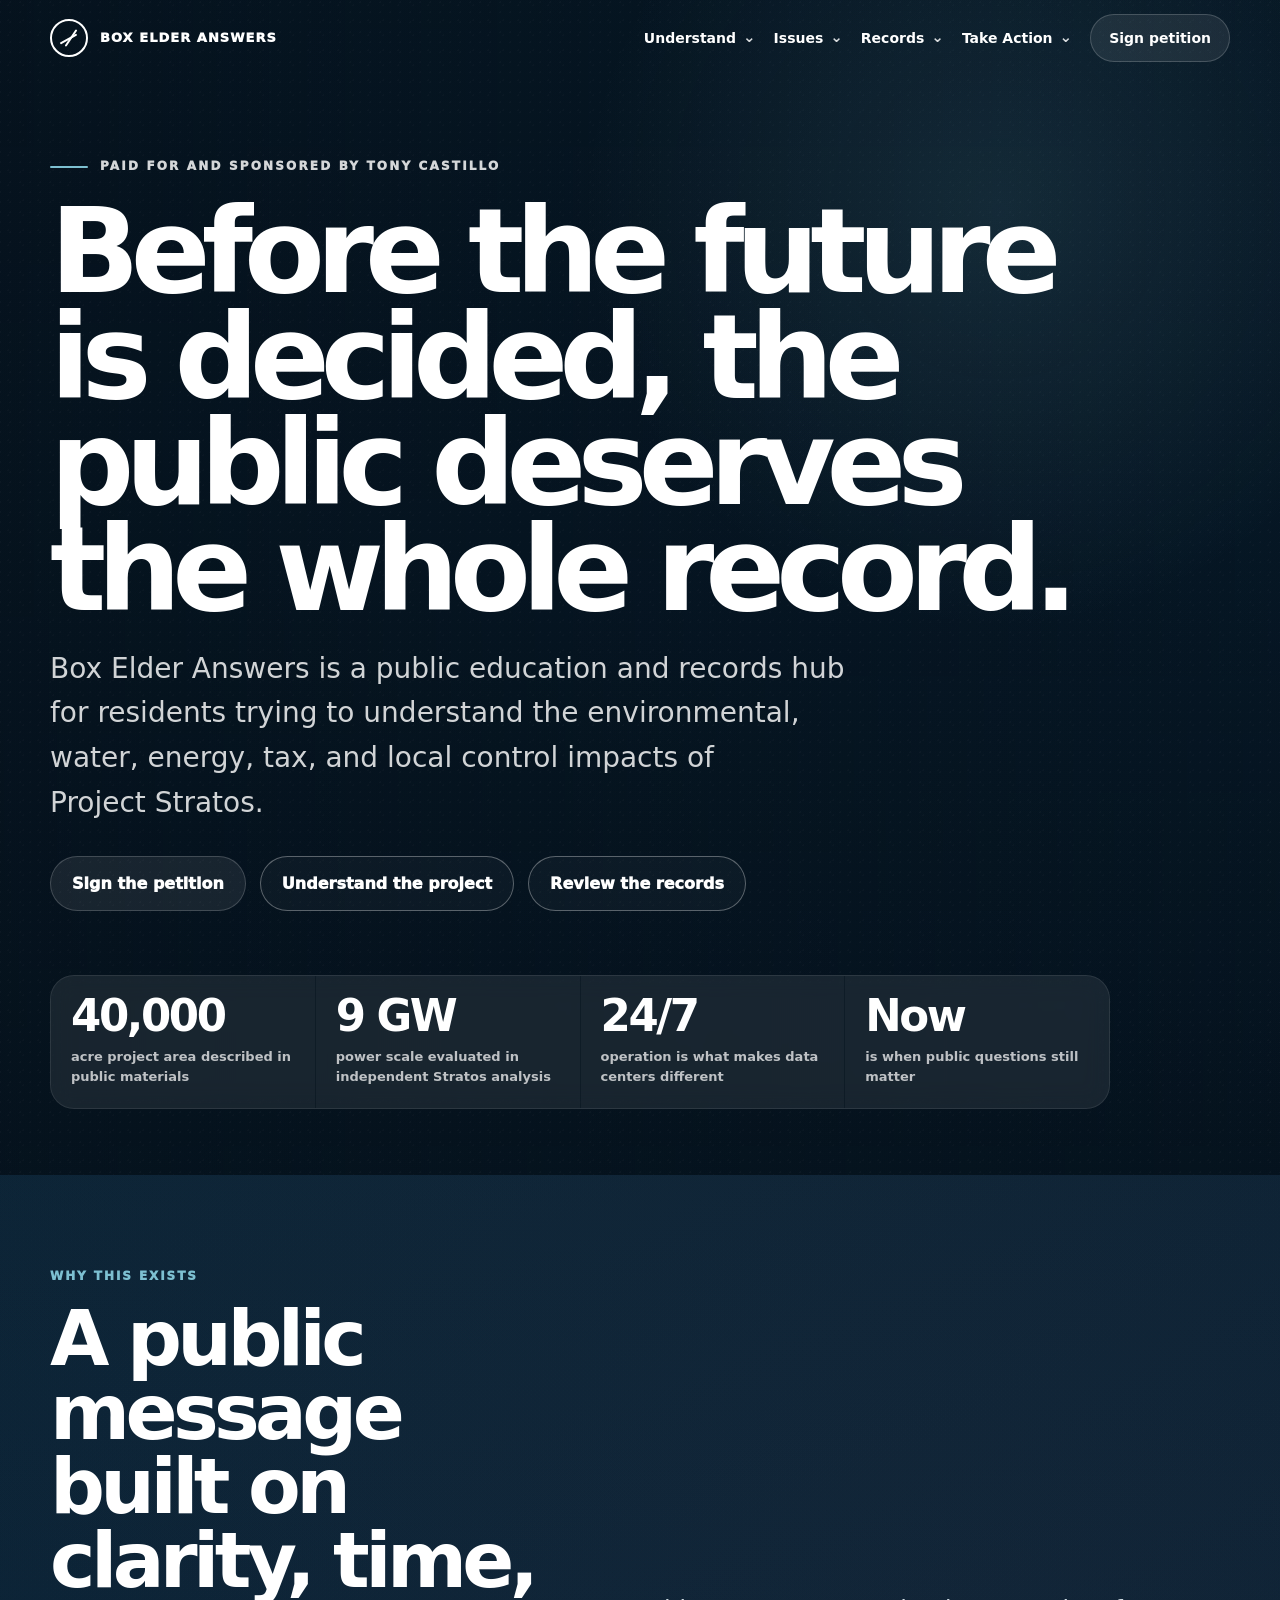
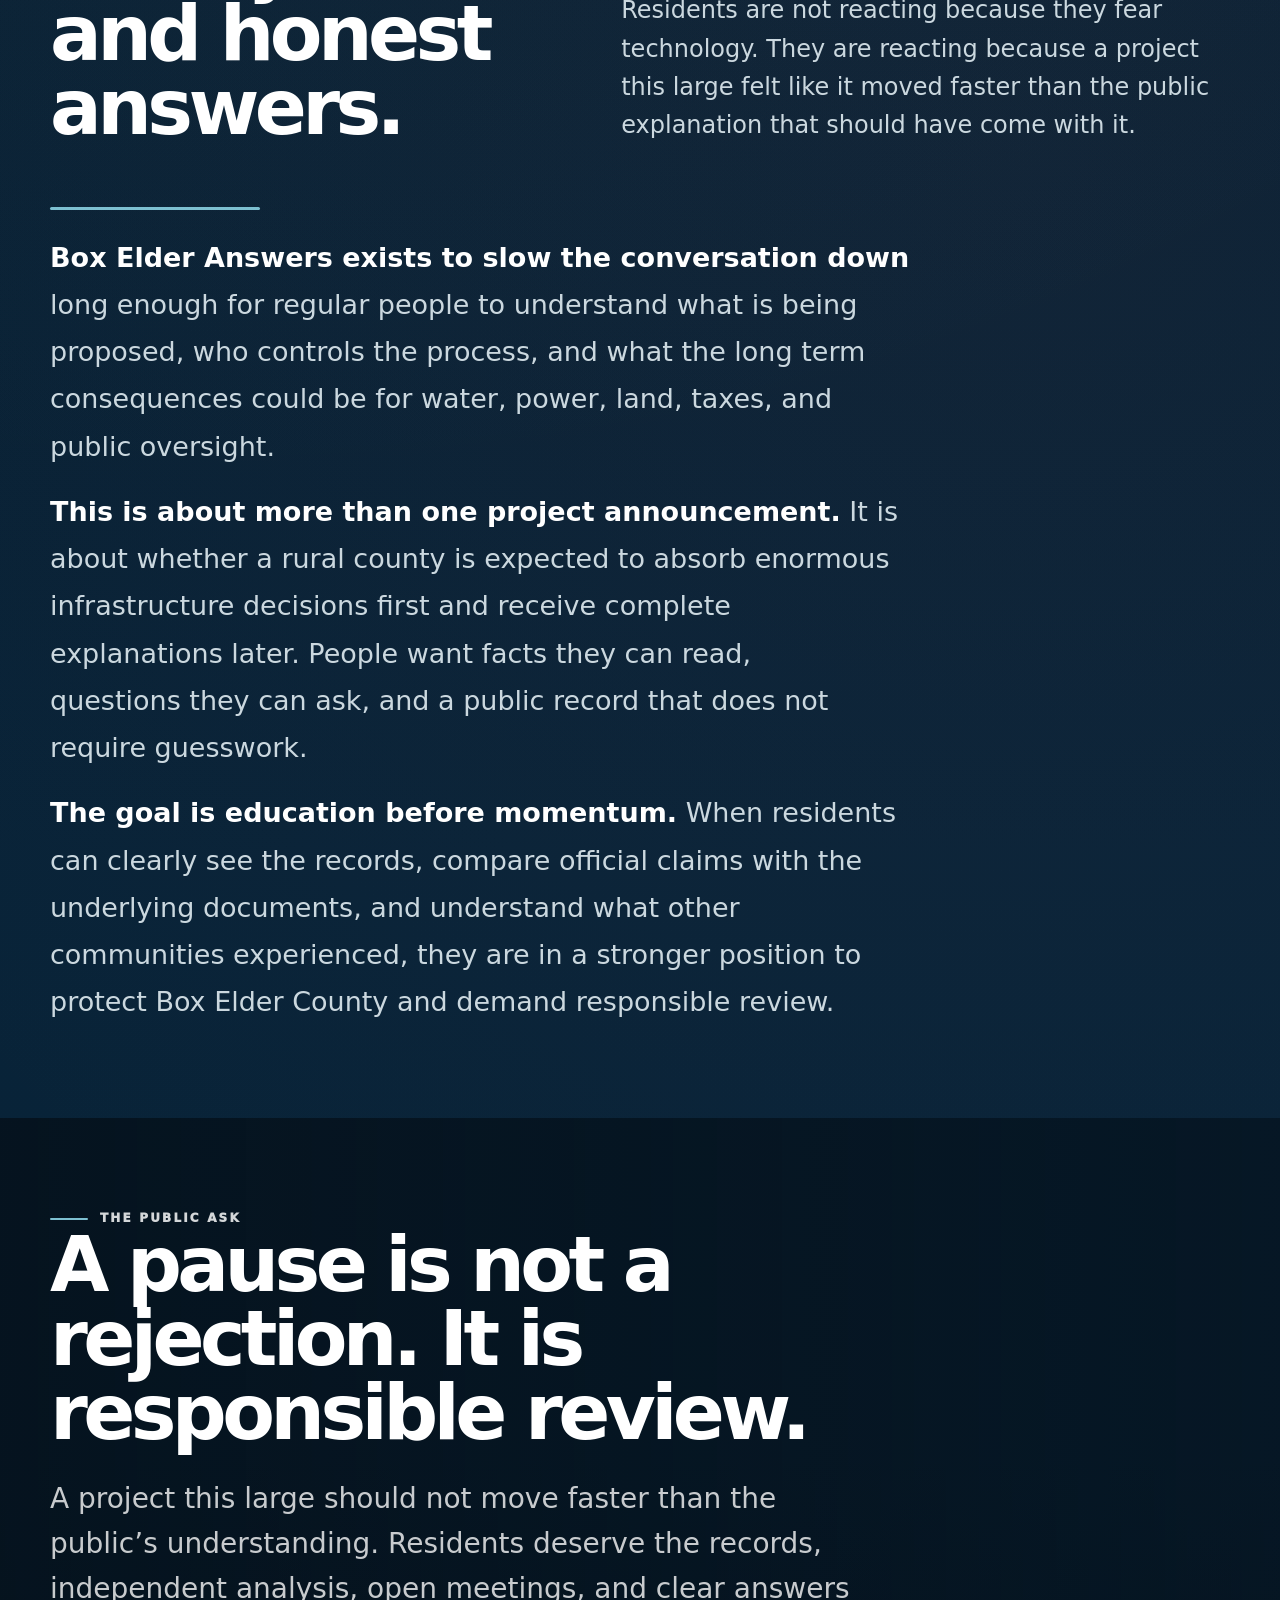
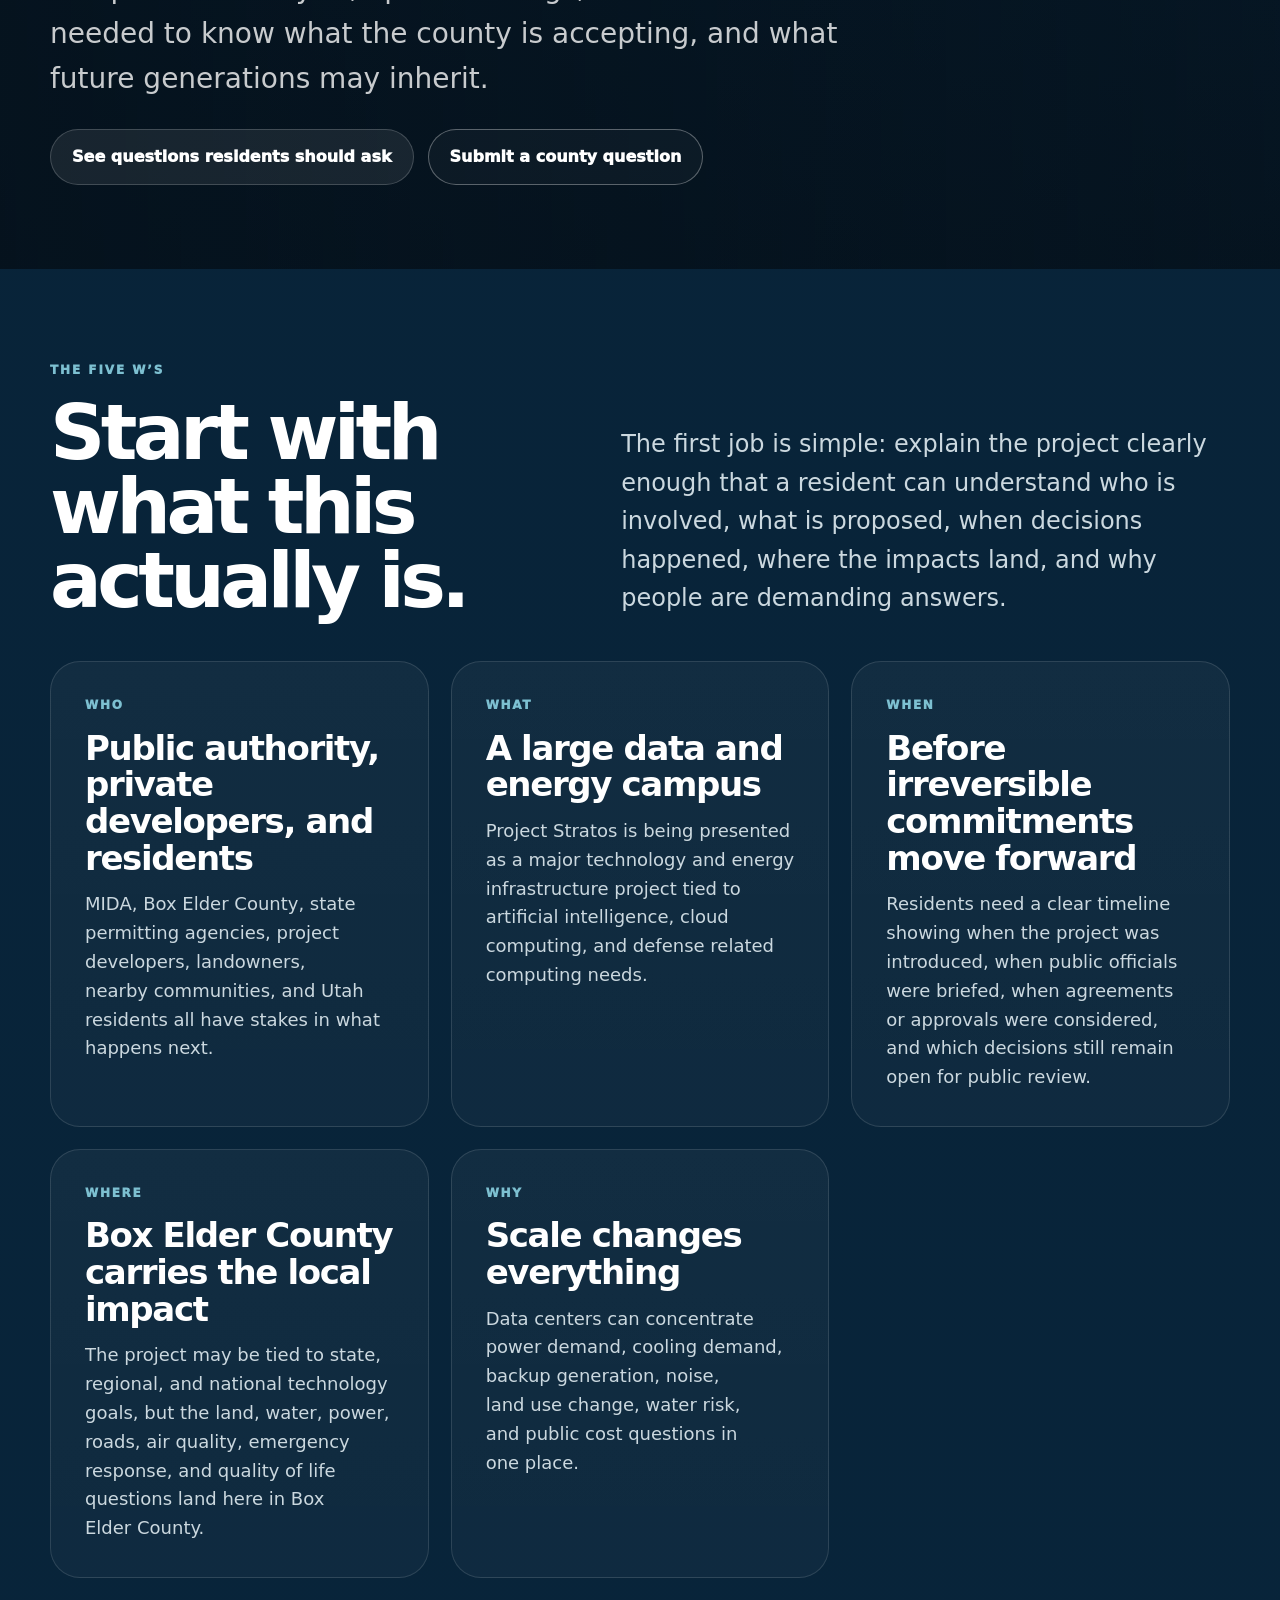
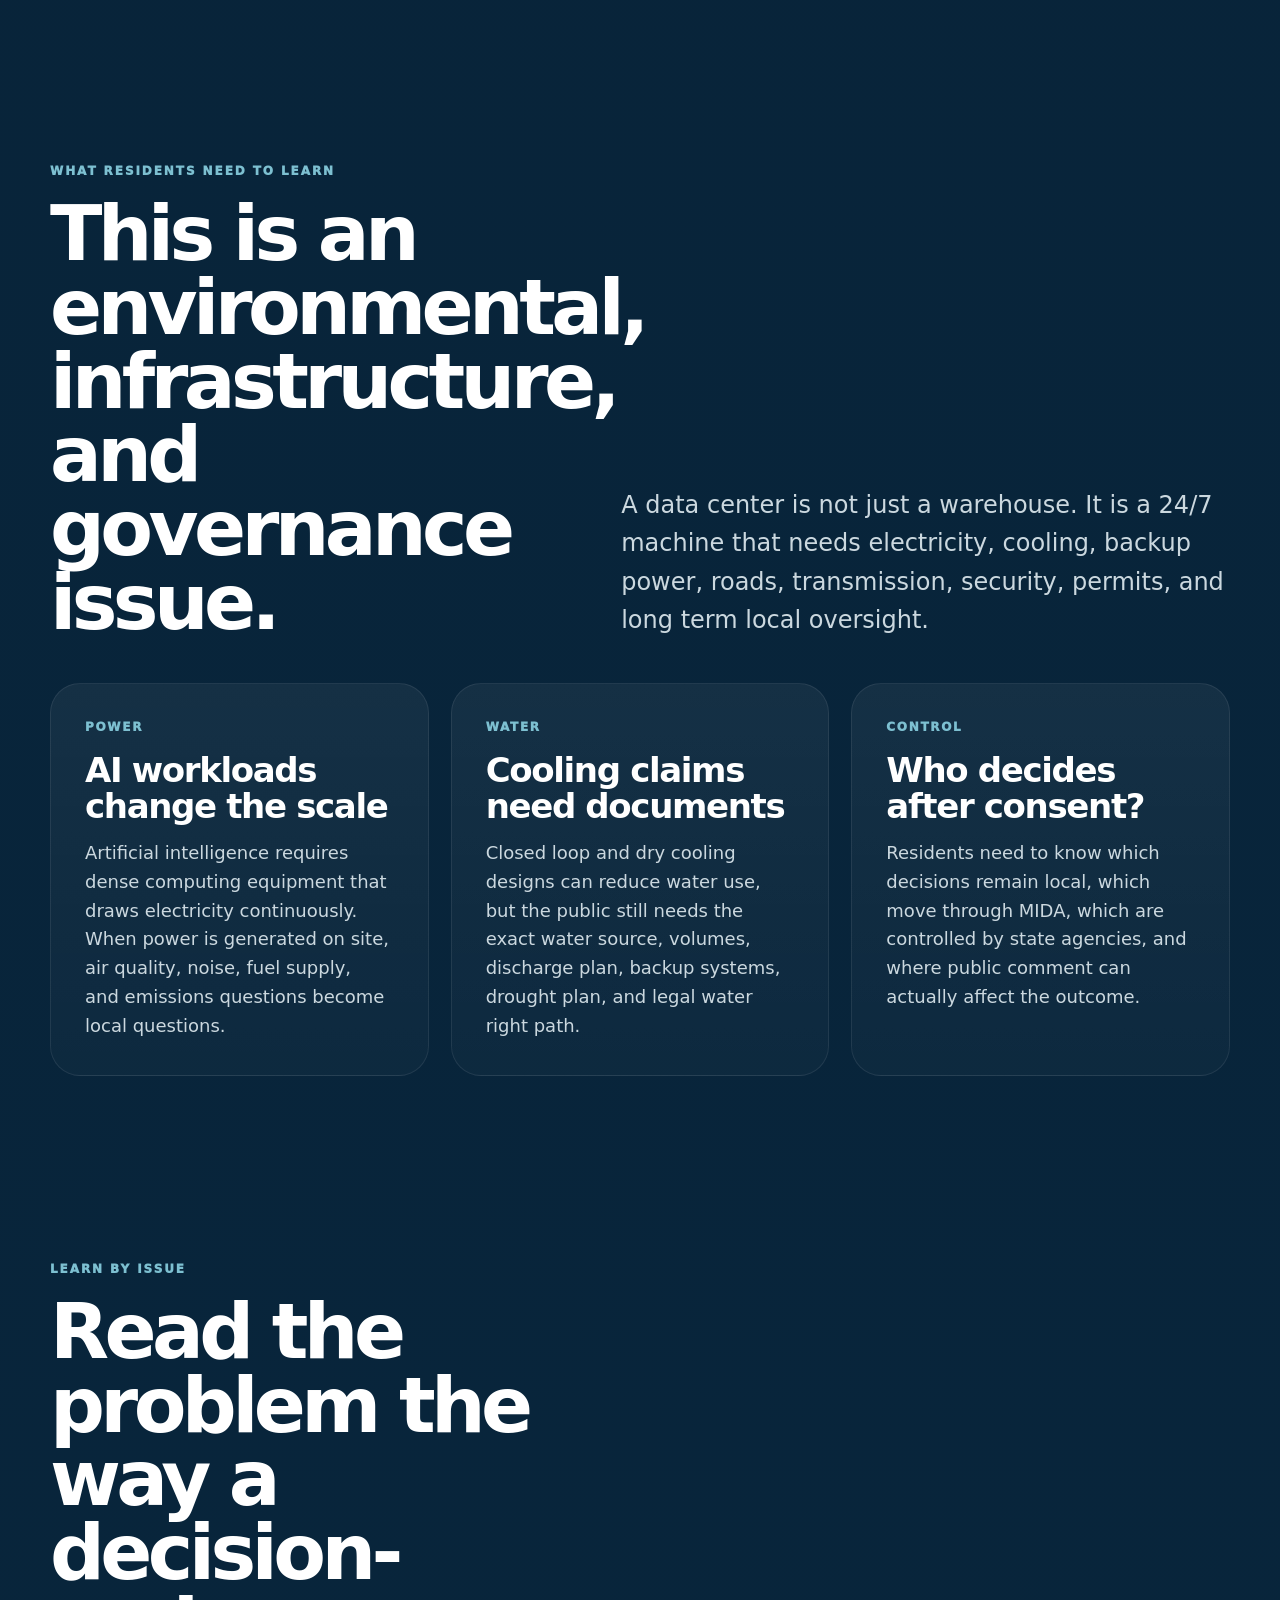
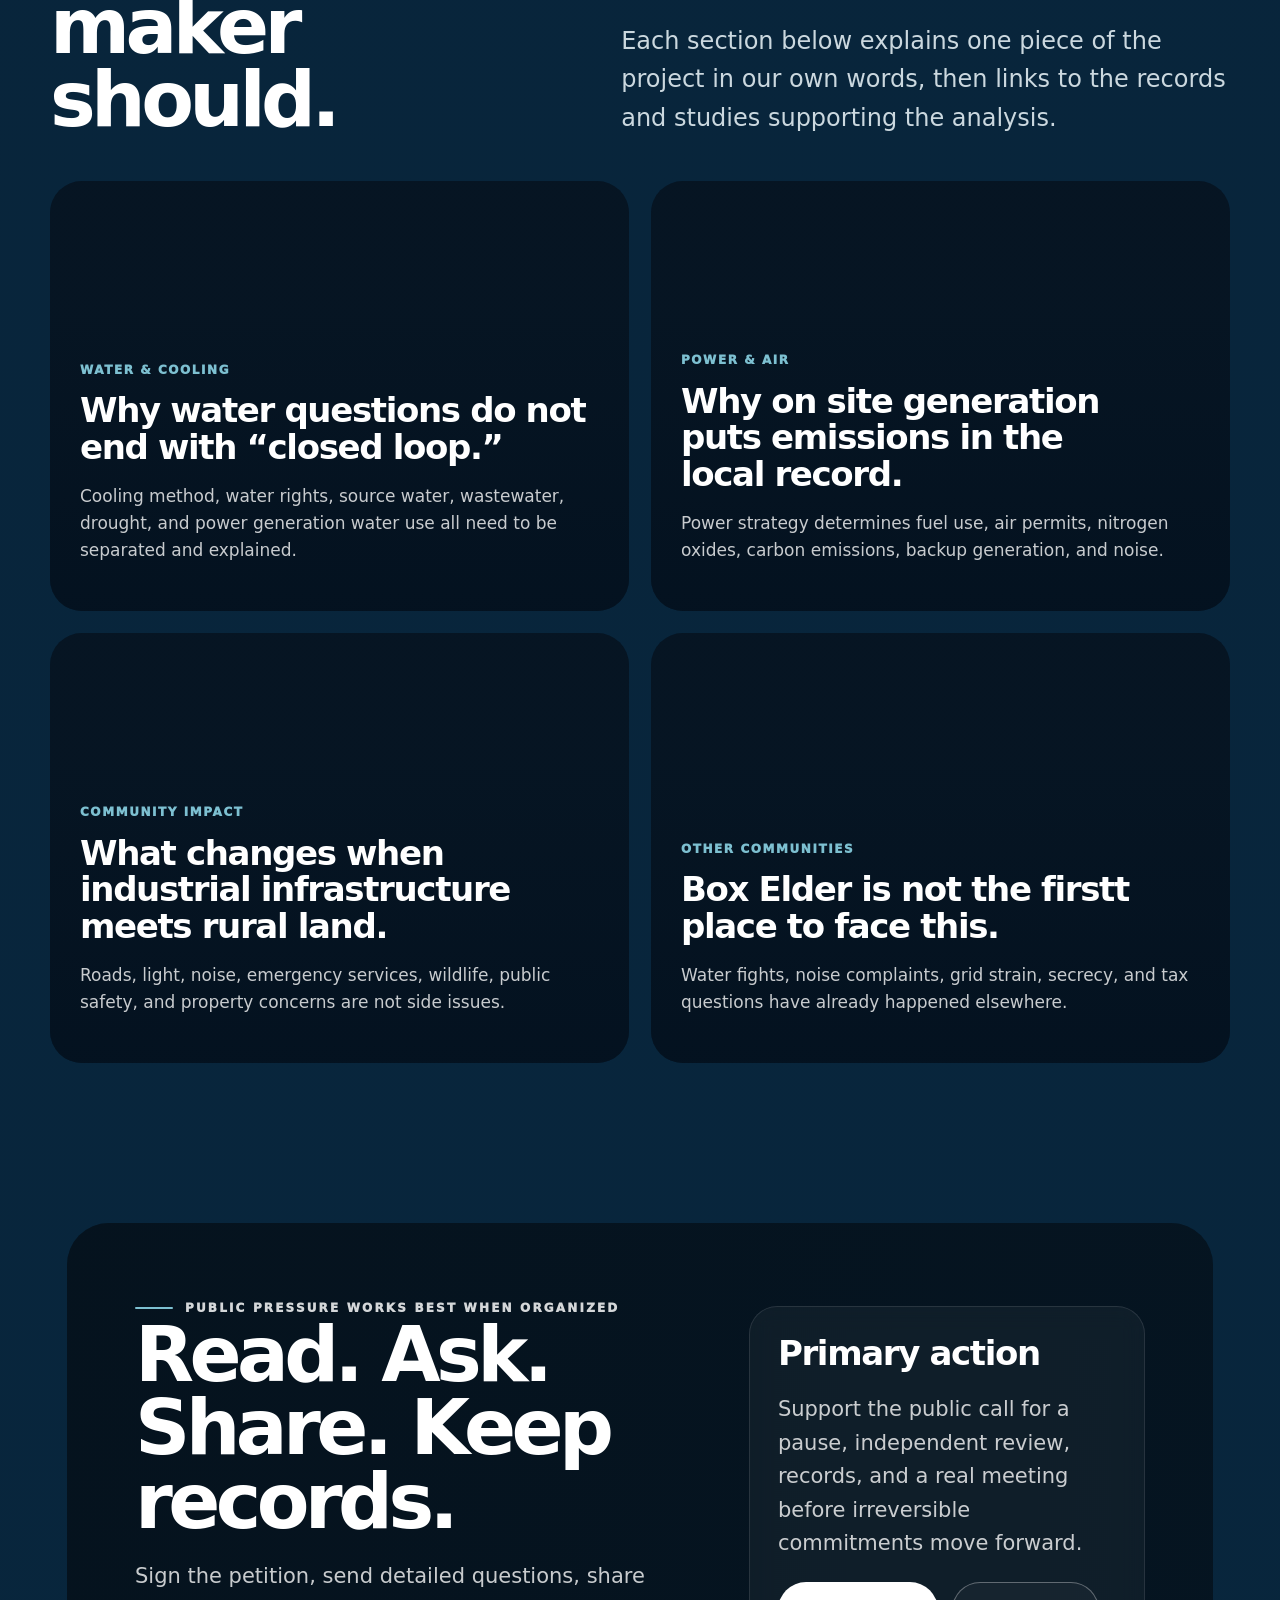
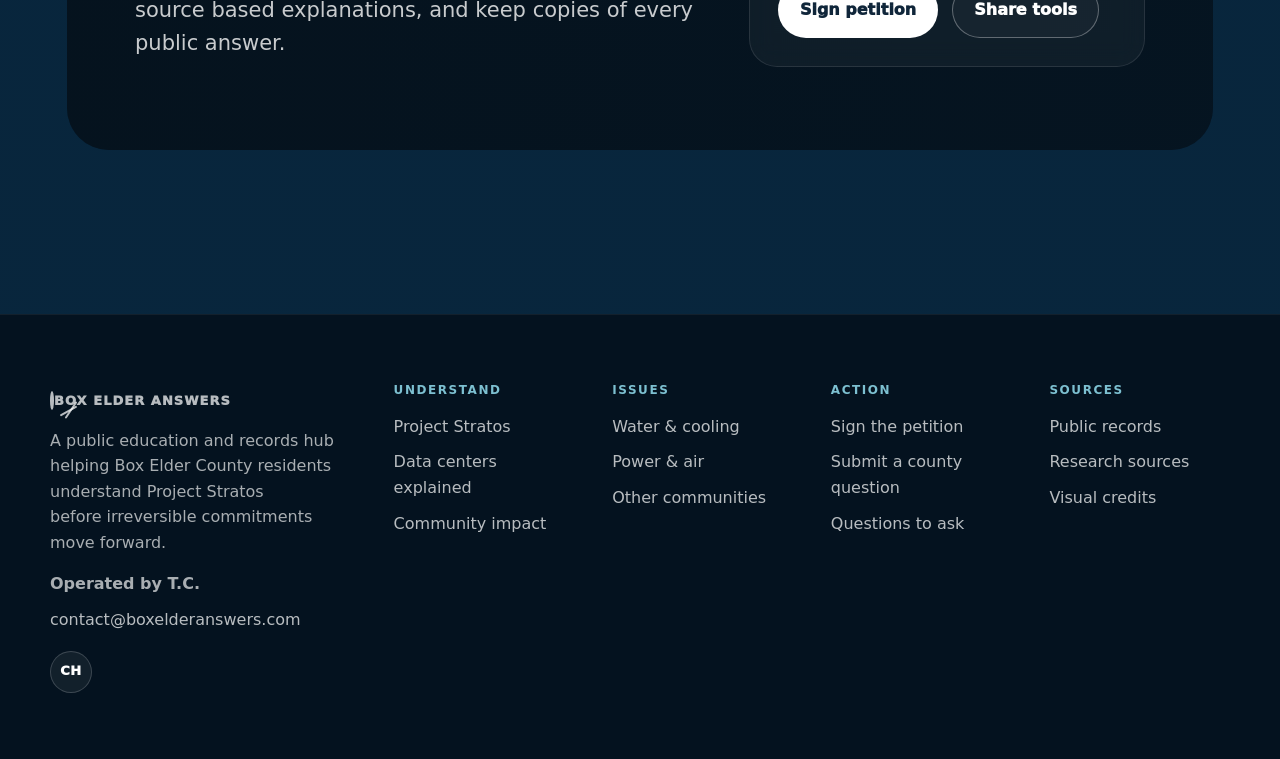
==== commit e62081da: "Update index.html" ====
--- a/index.html
+++ b/index.html
@@ -1,4 +1,32 @@
-<!doctype html><html lang="en"><head><meta charset="utf-8"><meta name="viewport" content="width=device-width, initial-scale=1"><title>Box Elder Answers | Project Stratos explained</title><meta name="description" content="Box Elder Answers public education and records hub for Project Stratos."><meta property="og:title" content="Box Elder Answers | Project Stratos explained"><meta property="og:description" content="Box Elder Answers public education and records hub for Project Stratos."><meta property="og:type" content="website"><meta name="theme-color" content="#03111f"><link rel="preconnect" href="https://www.fws.gov"><link rel="preconnect" href="https://d9-wret.s3.us-west-2.amazonaws.com"><link rel="stylesheet" href="styles.css"></head><body><a class="skip-link" href="#main">Skip to content</a>
+<!doctype html><html lang="en"><head><meta charset="utf-8"><meta name="viewport" content="width=device-width, initial-scale=1"><title>Box Elder Answers | Project Stratos explained</title><meta name="description" content="Box Elder Answers public education and records hub for Project Stratos."><meta property="og:title" content="Box Elder Answers | Project Stratos explained"><meta property="og:description" content="Box Elder Answers public education and records hub for Project Stratos."><meta property="og:type" content="website"><meta name="theme-color" content="#03111f"><link rel="preconnect" href="https://www.fws.gov"><link rel="preconnect" href="https://d9-wret.s3.us-west-2.amazonaws.com"><link rel="stylesheet" href="styles.css"><meta property="og:site_name" content="Box Elder Answers">
+<meta property="og:title" content="Box Elder Deserves Answers Before Project Stratos Moves Forward">
+<meta property="og:description" content="A public education and records hub helping Box Elder County residents understand Project Stratos, data centers, water, power, air quality, public records, and local control.">
+<meta property="og:url" content="https://boxelderanswers.com/">
+<meta property="og:image" content="https://boxelderanswers.com/social-preview-v2.png">
+
+<meta property="og:image:secure_url" content="https://boxelderanswers.com/social-preview-v2.png">
+
+<meta property="og:image:type" content="image/png">
+
+<meta property="og:image:width" content="1200">
+
+<meta property="og:image:height" content="630">
+
+<meta name="twitter:card" content="summary_large_image">
+
+<meta name="twitter:image" content="https://boxelderanswers.com/social-preview-v2.png">  
+<meta property="og:type" content="website">
+<meta property="og:image" content="https://boxelderanswers.com/social-preview.png">
+<meta property="og:image:secure_url" content="https://boxelderanswers.com/social-preview.png">
+<meta property="og:image:type" content="image/png">
+<meta property="og:image:width" content="1200">
+<meta property="og:image:height" content="630">
+<meta property="og:image:alt" content="Box Elder Answers public education and records website for Project Stratos.">
+
+<meta name="twitter:card" content="summary_large_image">
+<meta name="twitter:title" content="Box Elder Deserves Answers Before Project Stratos Moves Forward">
+<meta name="twitter:description" content="A public education and records hub helping Box Elder County residents understand Project Stratos, data centers, water, power, air quality, public records, and local control.">
+<meta name="twitter:image" content="https://boxelderanswers.com/social-preview.png"></head><body><a class="skip-link" href="#main">Skip to content</a>
 <header class="site-header">
   <nav class="nav" aria-label="Primary navigation">
     <a class="brand" href="index.html"><i class="brand-mark" aria-hidden="true"></i><span>Box Elder Answers</span></a>
@@ -51,4 +79,4 @@
   </div>
 </footer>
 <script src="content-codes.js"></script>
-<script src="main.js"></script></body></html>+<script src="main.js"></script></body></html>
--- a/styles.css
+++ b/styles.css
@@ -331,3 +331,65 @@
     grid-template-columns: 1fr;
   }
 }
+/* QUICK FIXES */
+.accent {
+  color: white !important;
+}
+
+.btn.primary,
+.nav-cta {
+  background: rgba(255,255,255,.08) !important;
+  border: 1px solid rgba(255,255,255,.18) !important;
+  color: white !important;
+}
+/* REMOVE LINK UNDERLINES / MAKE CARD TEXT PLAIN */
+
+a,
+
+a:visited,
+
+.card a,
+
+.case-card a,
+
+.issue a,
+
+.full-bleed a,
+
+.article a,
+
+.prose a,
+
+.source-card,
+
+.source-card *,
+
+.nav a,
+
+.nav button {
+
+  text-decoration: none !important;
+
+}
+
+.card h2,
+
+.card h3,
+
+.card p,
+
+.case-card h2,
+
+.case-card h3,
+
+.case-card p,
+
+.issue h2,
+
+.issue h3,
+
+.issue p {
+
+  text-decoration: none !important;
+
+}
